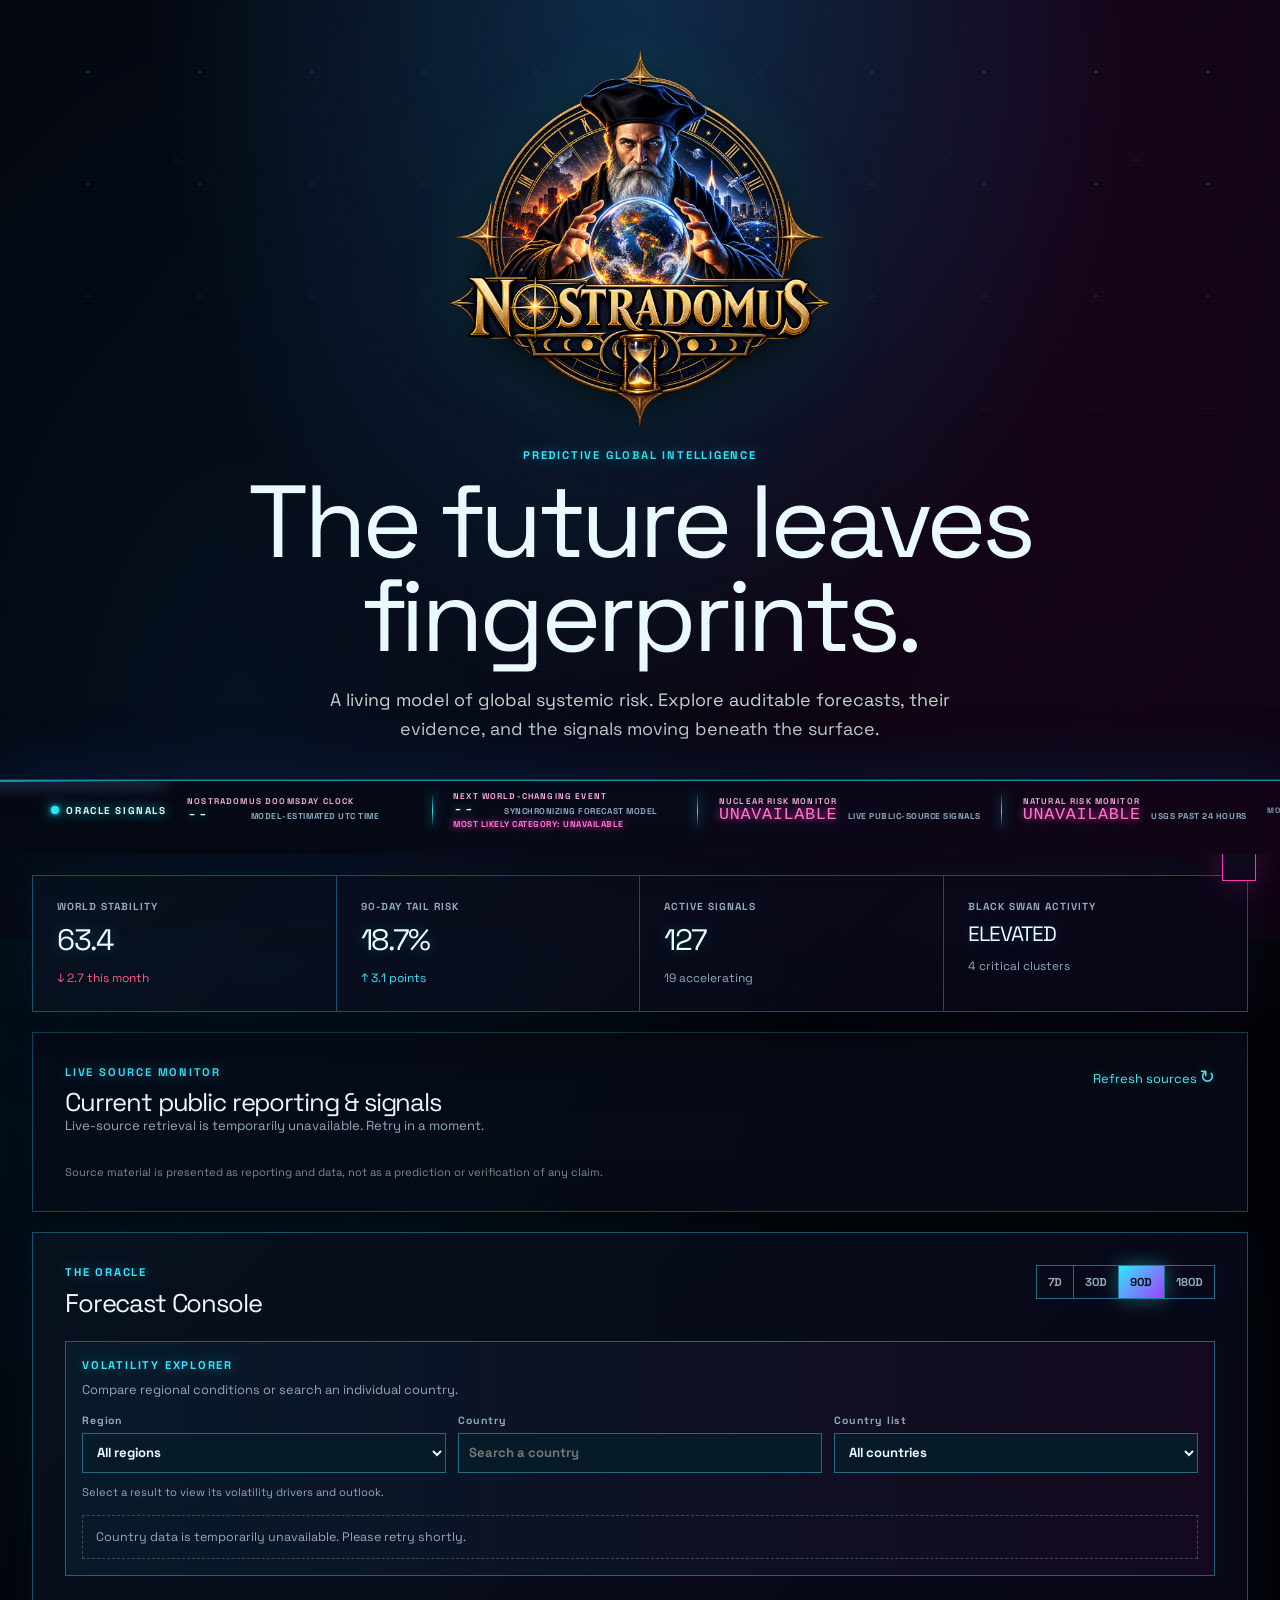
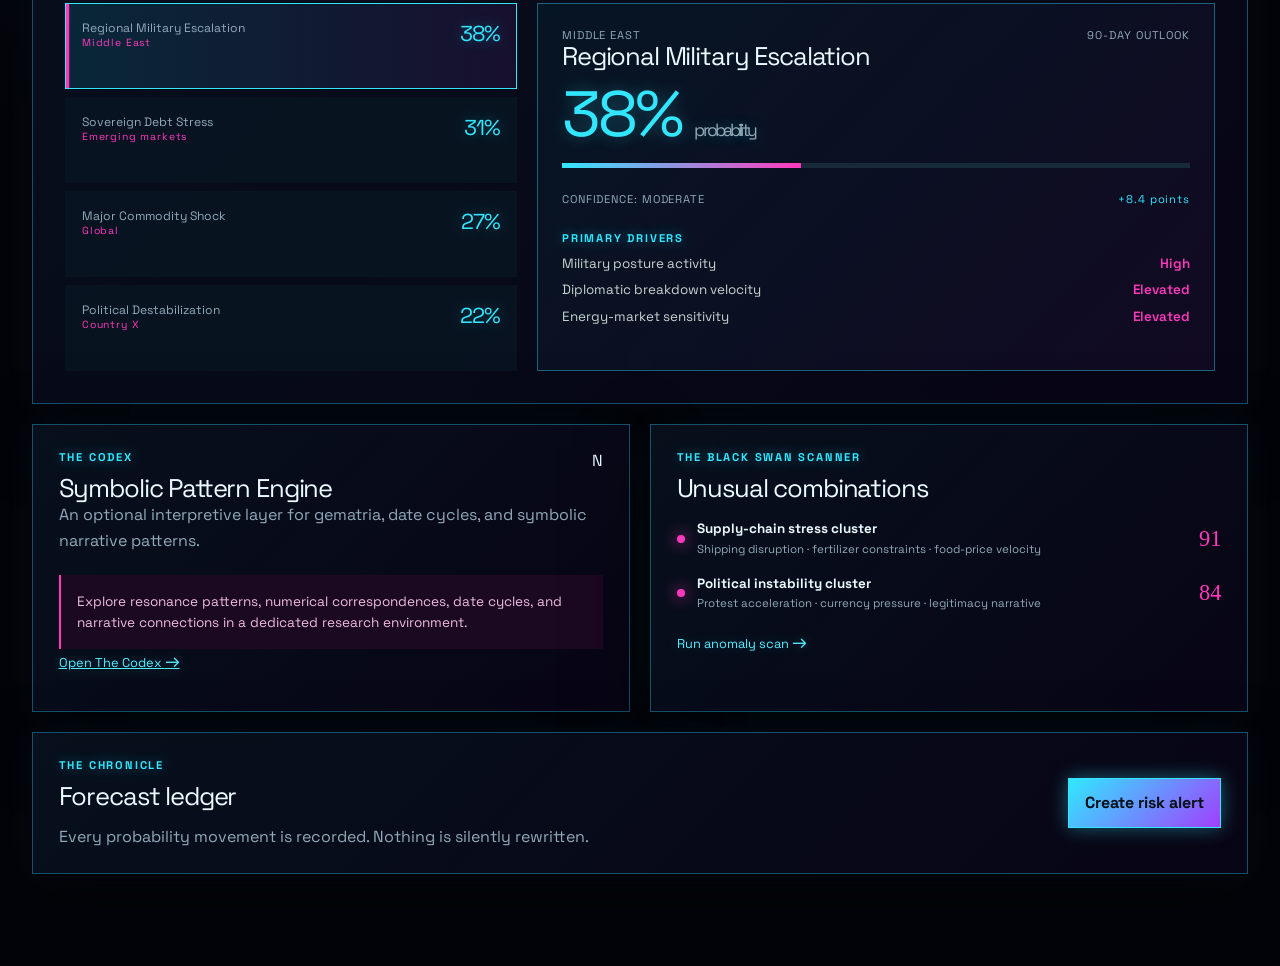
==== public/index.html @ 2989eb28 "Add event category and taskbar clearance" ====
<!doctype html>
<html lang="en">
<head>
  <meta charset="utf-8"><meta name="viewport" content="width=device-width, initial-scale=1">
  <meta name="description" content="NOSTRADOMUS — predictive global intelligence.">
  <link rel="preconnect" href="https://fonts.googleapis.com"><link rel="preconnect" href="https://fonts.gstatic.com" crossorigin><link href="https://fonts.googleapis.com/css2?family=Space+Grotesk:wght@400;500;600;700&display=swap" rel="stylesheet"><link rel="icon" type="image/png" href="assets/nostradomus-icon.png"><link rel="stylesheet" href="styles.css"><link rel="stylesheet" href="live.css">
  <title>NOSTRADOMUS — Predictive Global Intelligence</title>
</head>
<body>
  <div class="starfield" aria-hidden="true"></div>
  <header class="hero">
    <img class="brand" src="assets/nostradomus-logo.png" alt="Nostradomus">
    <p class="eyebrow">PREDICTIVE GLOBAL INTELLIGENCE</p><h1>The future leaves fingerprints.</h1>
    <p class="hero-copy">A living model of global systemic risk. Explore auditable forecasts, their evidence, and the signals moving beneath the surface.</p>
    <div class="demo-note"><span></span> LIVE PUBLIC-SOURCE INGESTION · FORECAST MODEL IN DEVELOPMENT</div>
  </header>
  <main>
    <section class="world-strip" aria-label="Global conditions">
      <article><span>WORLD STABILITY</span><strong>63.4</strong><em class="down">↓ 2.7 this month</em></article><article><span>90-DAY TAIL RISK</span><strong>18.7%</strong><em class="up">↑ 3.1 points</em></article><article><span>ACTIVE SIGNALS</span><strong>127</strong><em>19 accelerating</em></article><article><span>BLACK SWAN ACTIVITY</span><strong class="amber">ELEVATED</strong><em>4 critical clusters</em></article>
    </section>
    <section class="live-feed" aria-label="Live public-source intelligence"><div class="section-heading"><div><p class="eyebrow">LIVE SOURCE MONITOR</p><h2>Current public reporting &amp; signals</h2></div><button id="refresh-live" class="text-button">Refresh sources <span>↻</span></button></div><p id="live-state" class="live-state">Connecting to public sources…</p><div id="live-content" class="live-content"></div><p class="source-disclaimer">Source material is presented as reporting and data, not as a prediction or verification of any claim.</p></section>
    <section class="console" aria-label="Forecast console">
      <div class="section-heading"><div><p class="eyebrow">THE ORACLE</p><h2>Forecast Console</h2></div><div class="horizons" role="group" aria-label="Forecast horizon"><button data-horizon="7">7D</button><button data-horizon="30">30D</button><button class="active" data-horizon="90">90D</button><button data-horizon="180">180D</button></div></div>
      <div class="volatility-explorer">
        <div class="explorer-copy"><p class="eyebrow">VOLATILITY EXPLORER</p><p>Compare regional conditions or search an individual country.</p></div>
        <div class="explorer-controls">
          <label>Region<select id="region-filter" aria-label="Filter regional volatility"><option value="all">All regions</option><option>Middle East</option><option>Europe</option><option>Asia-Pacific</option><option>Africa</option><option>Americas</option><option>Oceania</option></select></label>
          <label>Country<input id="country-search" type="search" placeholder="Search a country" autocomplete="off" aria-describedby="country-search-help"></label>
          <label>Country list<select id="country-filter" aria-label="Select a country"><option value="all">All countries</option></select></label>
        </div>
        <p id="country-search-help" class="explorer-help">Select a result to view its volatility drivers and outlook.</p>
        <div id="volatility-results" class="volatility-results" aria-live="polite"></div>
      </div>
      <div class="console-grid"><div id="forecast-list" class="forecast-list" aria-label="Forecasts"></div><article id="forecast-detail" class="detail-panel" aria-live="polite"></article></div>
    </section>
    <section class="systems-grid">
      <article class="system-card codex-card"><div class="card-heading"><div><p class="eyebrow">THE CODEX</p><h2>Symbolic Pattern Engine</h2></div><span class="codex-mark">N</span></div><p>An optional interpretive layer for gematria, date cycles, and symbolic narrative patterns.</p><div class="codex-output muted">Explore resonance patterns, numerical correspondences, date cycles, and narrative connections in a dedicated research environment.</div><a class="text-button codex-link" href="codex.html">Open The Codex <span>→</span></a></article>
      <article class="system-card"><p class="eyebrow">THE BLACK SWAN SCANNER</p><h2>Unusual combinations</h2><div class="cluster"><i></i><div><strong>Supply-chain stress cluster</strong><span>Shipping disruption · fertilizer constraints · food-price velocity</span></div><b>91</b></div><div class="cluster"><i></i><div><strong>Political instability cluster</strong><span>Protest acceleration · currency pressure · legitimacy narrative</span></div><b>84</b></div><button class="text-button" id="scan-button">Run anomaly scan <span>→</span></button><p id="scan-message" class="status-line"></p></article>
    </section>
    <section class="ledger"><div><p class="eyebrow">THE CHRONICLE</p><h2>Forecast ledger</h2><p>Every probability movement is recorded. Nothing is silently rewritten.</p></div><button id="alert-button" class="primary-button">Create risk alert</button></section>
  </main>
  <aside class="doomsday-clock" aria-label="Nostradomus systemic risk clock">
    <div class="ticker-track">
    <div class="ticker-brand"><span class="ticker-pulse"></span><span>ORACLE SIGNALS</span></div>
    <section class="scenario-clock">
      <span>NOSTRADOMUS DOOMSDAY CLOCK</span>
      <strong id="terminal-countdown">--</strong>
      <small id="terminal-date">MODEL-ESTIMATED UTC TIME</small>
    </section>
    <i class="ticker-divider" aria-hidden="true"></i>
    <section class="scenario-clock next-event">
      <span>NEXT WORLD-CHANGING EVENT</span>
      <strong id="event-countdown">--</strong>
      <small id="event-date">SYNCHRONIZING FORECAST MODEL</small>
      <small id="event-type">MOST LIKELY CATEGORY: LOADING</small>
    </section>
    <i class="ticker-divider" aria-hidden="true"></i>
    <section class="scenario-clock risk-clock">
      <span>NUCLEAR RISK MONITOR</span>
      <strong id="nuclear-status">LOADING</strong>
      <small id="nuclear-detail">LIVE PUBLIC-SOURCE SIGNALS</small>
    </section>
    <i class="ticker-divider" aria-hidden="true"></i>
    <section class="scenario-clock risk-clock">
      <span>NATURAL RISK MONITOR</span>
      <strong id="natural-status">LOADING</strong>
      <small id="natural-detail">USGS PAST 24 HOURS</small>
    </section>
    <span class="clock-status">MODEL ESTIMATES · LIVE DATA RESPONSIVE</span>
    <i class="ticker-divider" aria-hidden="true"></i>
    <section class="scenario-clock risk-clock event-category-clock">
      <span>MOST LIKELY EVENT CATEGORY</span>
      <strong id="event-category">LOADING</strong>
      <small id="event-category-detail">LIVE SIGNAL CLASSIFICATION</small>
    </section>
    <i class="ticker-divider" aria-hidden="true"></i>
    <section class="scenario-clock risk-clock">
      <span>MOST LIKELY NATURAL RISK</span>
      <strong id="natural-risk">LOADING</strong>
      <small id="natural-risk-detail">USGS CURRENT SIGNALS</small>
    </section>
    <i class="ticker-divider" aria-hidden="true"></i>
    <section class="scenario-clock risk-clock military-leaders">
      <span>MILITARY SIGNAL LEADERS</span>
      <strong id="military-leaders">LOADING</strong>
      <small id="military-leaders-detail">BBC MENTIONS + VOLATILITY</small>
    </section>
    </div>
  </aside>
  <div id="toast" class="toast" role="status"></div><script src="app.js"></script><script src="explorer.js"></script><script src="doomsday.js"></script><script src="live-client.js"></script>
</body></html>
---- public/styles.css ----
:root{color-scheme:dark;--bg:#061010;--panel:rgba(13,31,31,.88);--line:#294746;--ink:#edf3ee;--muted:#9fb2ad;--mint:#67e0c3;--gold:#e7b75e;--danger:#f28976;font-family:Inter,ui-sans-serif,system-ui,sans-serif}*{box-sizing:border-box}body{margin:0;min-width:320px;color:var(--ink);background:var(--bg)}.starfield{position:fixed;inset:0;pointer-events:none;opacity:.38;background-image:radial-gradient(#c8e9dc 1px,transparent 1px),radial-gradient(#e7b75e 1px,transparent 1px);background-size:7rem 7rem,12rem 12rem;background-position:2rem 1rem,5rem 4rem;mask-image:linear-gradient(to bottom,#000,transparent 70%)}.hero{position:relative;z-index:1;min-height:46rem;padding:3rem 1.5rem 7rem;display:flex;flex-direction:column;align-items:center;text-align:center;background:radial-gradient(ellipse at 50% 0%,#1a4240 0%,transparent 52%)}.brand{width:min(24rem,75vw);height:auto;margin:0 auto 1rem;filter:drop-shadow(0 1rem 2rem #000a)}.eyebrow{color:var(--mint);font-size:.7rem;font-weight:800;letter-spacing:.16em;margin:0 0 .6rem}h1,h2,p{margin-top:0}h1{font:400 clamp(3.6rem,8vw,7rem)/.92 Georgia,serif;letter-spacing:-.06em;max-width:12ch;margin:.2rem 0 1.35rem}h2{font:400 clamp(1.35rem,2vw,1.9rem)/1.1 Georgia,serif;letter-spacing:-.03em;margin:0}.hero-copy{max-width:42rem;color:#c4d3cd;font-size:1.12rem;line-height:1.65}.demo-note{margin-top:2rem;padding:.55rem .8rem;border:1px solid #35524e;color:#aec0bb;font-size:.68rem;letter-spacing:.1em}.demo-note span{display:inline-block;width:.45rem;height:.45rem;margin-right:.4rem;border-radius:50%;background:var(--gold)}main{position:relative;z-index:1;width:min(76rem,calc(100% - 2rem));margin:-4rem auto 5rem}.world-strip,.console,.system-card,.ledger{border:1px solid var(--line);background:var(--panel);box-shadow:0 1.5rem 4rem #0005;backdrop-filter:blur(12px)}.world-strip{display:grid;grid-template-columns:repeat(4,1fr)}.world-strip article{padding:1.5rem;border-right:1px solid var(--line)}.world-strip article:last-child{border:0}.world-strip span{display:block;color:var(--muted);font-size:.64rem;font-weight:800;letter-spacing:.1em}.world-strip strong{display:block;margin:.45rem 0;font:400 1.85rem Georgia,serif}.world-strip em{color:var(--muted);font-size:.75rem;font-style:normal}.up{color:var(--mint)!important}.down{color:var(--danger)!important}.amber{color:var(--gold);font-size:1.3rem!important;letter-spacing:.06em}.console{margin-top:1.25rem;padding:clamp(1.25rem,3vw,2rem)}.section-heading,.card-heading{display:flex;justify-content:space-between;gap:1rem;align-items:flex-start}.horizons{display:flex;border:1px solid var(--line)}button{font:inherit;cursor:pointer}.horizons button{border:0;border-right:1px solid var(--line);padding:.55rem .7rem;color:var(--muted);background:transparent;font-size:.72rem;font-weight:700}.horizons button:last-child{border:0}.horizons button.active{color:#061010;background:var(--mint)}.console-grid{display:grid;grid-template-columns:minmax(16rem,.8fr) minmax(20rem,1.2fr);gap:1.25rem;margin-top:1.7rem}.forecast-list{display:grid;gap:.5rem}.forecast{display:grid;grid-template-columns:1fr auto;gap:.5rem;text-align:left;padding:1rem;border:1px solid transparent;color:var(--ink);background:#102122;transition:.2s}.forecast:hover,.forecast.active{border-color:var(--mint);background:#142a2a}.forecast span{color:var(--muted);font-size:.76rem}.forecast b{color:var(--mint);font:400 1.35rem Georgia,serif}.forecast small{display:block;color:var(--gold);font-size:.65rem;letter-spacing:.08em}.detail-panel{min-height:23rem;padding:1.5rem;border:1px solid var(--line);background:#091717}.detail-label{display:flex;justify-content:space-between;color:var(--muted);font-size:.7rem;letter-spacing:.08em}.detail-score{font:400 4rem/.9 Georgia,serif;color:var(--mint);margin:1rem 0}.detail-score small{color:var(--muted);font:inherit;font-size:1.1rem}.meter{height:.35rem;background:#203a38;margin:1.2rem 0 1.5rem}.meter i{display:block;height:100%;background:linear-gradient(90deg,var(--mint),var(--gold))}.drivers{display:grid;gap:.6rem}.driver{display:flex;justify-content:space-between;gap:1rem;color:#c5d4cf;font-size:.84rem}.driver b{color:var(--gold);font-weight:600}.systems-grid{display:grid;grid-template-columns:1fr 1fr;gap:1.25rem;margin-top:1.25rem}.system-card{padding:1.6rem;min-height:18rem}.system-card>p:not(.eyebrow){color:var(--muted);line-height:1.6}.switch input{position:absolute;opacity:0}.switch span{display:block;width:2.7rem;height:1.45rem;padding:.2rem;border-radius:1rem;background:#304543;transition:.2s}.switch span:after{content:"";display:block;width:1.05rem;height:1.05rem;border-radius:50%;background:#c4d3cf;transition:.2s}.switch input:checked+span{background:var(--gold)}.switch input:checked+span:after{transform:translateX(1.25rem);background:#fff8df}.codex-output{margin-top:1.35rem;padding:1rem;border-left:2px solid var(--gold);background:#16170f;color:#d6c59d;font-size:.85rem;line-height:1.55}.muted{color:var(--muted);background:#101d1c;border-color:#344744}.cluster{display:grid;grid-template-columns:.55rem 1fr auto;gap:.7rem;align-items:center;margin:1.15rem 0}.cluster i{width:.5rem;height:.5rem;background:var(--gold);border-radius:50%;box-shadow:0 0 .8rem var(--gold)}.cluster strong,.cluster span{display:block}.cluster strong{font-size:.84rem}.cluster span{margin-top:.2rem;color:var(--muted);font-size:.72rem;line-height:1.4}.cluster b{color:var(--gold);font:400 1.4rem Georgia,serif}.text-button{padding:0;border:0;color:var(--mint);background:transparent;font-size:.8rem}.text-button span{font-size:1.15rem}.status-line{margin:.7rem 0 0;color:var(--mint);font-size:.75rem}.ledger{display:flex;justify-content:space-between;align-items:center;gap:2rem;margin-top:1.25rem;padding:1.6rem}.ledger p:last-child{margin:1rem 0 0;color:var(--muted)}.primary-button{padding:.85rem 1rem;border:1px solid var(--mint);color:#061010;background:var(--mint);font-weight:800;white-space:nowrap}.toast{position:fixed;z-index:4;right:1.5rem;bottom:1.5rem;transform:translateY(150%);padding:1rem;border:1px solid var(--mint);background:#0b1f1d;color:var(--mint);transition:.3s}.toast.show{transform:translateY(0)}@media(max-width:700px){.hero{min-height:39rem;padding-bottom:6rem}.world-strip{grid-template-columns:1fr 1fr}.world-strip article:nth-child(2){border-right:0}.world-strip article:nth-child(-n+2){border-bottom:1px solid var(--line)}.console-grid,.systems-grid{grid-template-columns:1fr}.ledger{align-items:flex-start;flex-direction:column}.brand{width:min(20rem,80vw)}}
.volatility-explorer{margin-top:1.5rem;padding:1rem;border:1px solid var(--line);background:#0b1c1c}.explorer-copy p:last-child{margin:0;color:var(--muted);font-size:.8rem}.explorer-controls{display:grid;grid-template-columns:1fr 1fr;gap:.75rem;margin-top:1rem}.explorer-controls label{display:grid;gap:.35rem;color:var(--muted);font-size:.66rem;font-weight:800;letter-spacing:.08em}.explorer-controls select,.explorer-controls input{width:100%;min-height:2.5rem;padding:.55rem .65rem;border:1px solid #35524e;border-radius:0;color:var(--ink);background:#102322;font:inherit;font-size:.82rem;outline:none}.explorer-controls select:focus,.explorer-controls input:focus{border-color:var(--mint);box-shadow:0 0 0 2px #67e0c322}.explorer-help{margin:.75rem 0 0;color:var(--muted);font-size:.7rem}.volatility-results{display:grid;grid-template-columns:repeat(3,1fr);gap:.55rem;margin-top:1rem}.volatility-result{display:grid;grid-template-columns:1fr auto;gap:.35rem;align-items:center;padding:.75rem;border:1px solid #244341;color:var(--ink);background:#102322;text-align:left}.volatility-result:hover,.volatility-result:focus-visible{border-color:var(--mint);background:#142a2a;outline:0}.volatility-result span{color:var(--muted);font-size:.7rem}.volatility-result small{display:block;margin-top:.12rem;color:var(--gold);font-size:.6rem;letter-spacing:.06em}.volatility-result b{color:var(--mint);font:400 1.2rem Georgia,serif}.volatility-empty{grid-column:1/-1;margin:0;padding:.8rem;color:var(--muted);font-size:.78rem;border:1px dashed #35524e}@media(max-width:700px){.explorer-controls,.volatility-results{grid-template-columns:1fr}}
.doomsday-clock{position:fixed;z-index:5;right:0;bottom:0;left:0;display:flex;align-items:center;gap:clamp(.75rem,2.5vw,2.5rem);min-height:4.65rem;padding:.65rem clamp(1rem,4vw,4.5rem);overflow:hidden;border-top:1px solid #23eaff99;background:linear-gradient(90deg,rgba(3,8,18,.98),rgba(7,10,24,.96) 48%,rgba(18,3,22,.98));box-shadow:0 -1px 0 #ff1bbd66,0 -1.1rem 3rem #091b3a99;backdrop-filter:blur(16px)}.doomsday-clock:before{content:"";position:absolute;top:-1px;left:-25%;width:38%;height:2px;background:linear-gradient(90deg,transparent,#23eaff,#ff1bbd,transparent);box-shadow:0 0 1rem #23eaff,0 0 1.5rem #ff1bbd;animation:ticker-scan 5s linear infinite}.ticker-brand{position:relative;z-index:1;display:flex;align-items:center;gap:.45rem;min-width:max-content;color:#dcfaff;font-size:.62rem;font-weight:900;letter-spacing:.16em;text-shadow:0 0 .7rem #23eaff}.ticker-pulse{width:.5rem;height:.5rem;border-radius:50%;background:#23eaff;box-shadow:0 0 .25rem #23eaff,0 0 .85rem #23eaff;animation:ticker-pulse 1.5s ease-in-out infinite}.scenario-clock{position:relative;z-index:1;display:grid;grid-template-columns:auto auto;column-gap:.65rem;align-items:baseline;min-width:15.5rem}.scenario-clock>span{grid-column:1/-1;color:#f4a8dc;font-size:.52rem;font-weight:900;letter-spacing:.14em}.scenario-clock strong{color:#ecfaff;font:400 1.05rem/1.1 ui-monospace,SFMono-Regular,Consolas,monospace;letter-spacing:.04em;text-shadow:0 0 .55rem #23eaff}.scenario-clock small{color:#89a9c3;font-size:.53rem;font-weight:700;letter-spacing:.06em}.ticker-divider{width:1px;height:2.2rem;background:linear-gradient(transparent,#23eaff,transparent);box-shadow:0 0 .65rem #23eaff}.clock-status{position:relative;z-index:1;margin-left:auto;color:#8095b6;font-size:.49rem;font-weight:800;letter-spacing:.1em;white-space:nowrap}@keyframes ticker-scan{from{transform:translateX(0)}to{transform:translateX(360vw)}}@keyframes ticker-pulse{50%{opacity:.38;box-shadow:0 0 .1rem #23eaff,0 0 .3rem #23eaff}}@media(max-width:760px){.doomsday-clock{gap:.8rem;min-height:5.1rem;padding:.55rem .85rem}.ticker-brand{display:none}.scenario-clock{min-width:0;flex:1;grid-template-columns:1fr}.scenario-clock small{font-size:.45rem}.ticker-divider{height:2.8rem}.clock-status{display:none}.toast{right:.7rem;bottom:6.3rem}}@media(max-width:430px){.scenario-clock strong{font-size:.85rem}.scenario-clock>span{font-size:.43rem}.scenario-clock small{font-size:.4rem}}
:root{--bg:#03040a;--panel:rgba(8,13,25,.82);--line:#164962;--ink:#eaf9ff;--muted:#91a9b9;--mint:#32e6ff;--gold:#ff39bd;--danger:#ff5b86}body{background:radial-gradient(ellipse at 82% 4%,#3c073b66,transparent 30rem),radial-gradient(ellipse at 18% 28%,#003c6266,transparent 38rem),var(--bg)}body:after{content:"";position:fixed;z-index:0;inset:0;pointer-events:none;background:repeating-linear-gradient(0deg,transparent 0 3px,#36e9ff05 3px 4px);mix-blend-mode:screen}.starfield{opacity:.56;background-image:radial-gradient(#7befff 1px,transparent 1px),radial-gradient(#ff39bd 1px,transparent 1px)}.hero{background:radial-gradient(ellipse at 50% 0%,#123b5fbb,transparent 54%),linear-gradient(120deg,#02040a88,#24032355)}.brand{filter:drop-shadow(0 .7rem 1.8rem #000) drop-shadow(0 0 1.5rem #36e9ff33)}.eyebrow{color:var(--mint);text-shadow:0 0 .8rem #32e6ff77}.demo-note{border-color:#287b98;background:#071724aa;color:#add8e6;box-shadow:inset 0 0 1rem #32e6ff0d}.world-strip,.console,.system-card,.ledger,.live-feed{border-color:#15516b;background:linear-gradient(135deg,rgba(8,18,31,.88),rgba(10,6,25,.8));box-shadow:0 1.5rem 4rem #0008,0 0 2rem #18d9ff10}.world-strip article{border-color:#15516b}.world-strip strong{color:#e9fbff;text-shadow:0 0 1rem #32e6ff44}.horizons{border-color:#1d6d88}.horizons button{border-color:#1d6d88}.horizons button.active,.primary-button{background:linear-gradient(135deg,#30e8ff,#a13fff);box-shadow:0 0 1.2rem #32e6ff66;color:#061019}.forecast{background:#091724bb}.forecast:hover,.forecast.active{border-color:#32e6ff;background:linear-gradient(90deg,#092739,#17102e);box-shadow:inset .2rem 0 #ff39bd}.forecast small,.driver b,.cluster b{color:var(--gold)}.detail-panel,.signal-box{border-color:#1a627d;background:linear-gradient(135deg,#061624ee,#120a23e8)}.detail-score,.forecast b{color:var(--mint);text-shadow:0 0 1rem #32e6ff55}.meter{background:#172a3a}.meter i,.bars i{background:linear-gradient(90deg,#32e6ff,#ff39bd)}.text-button{color:#56edff;text-shadow:0 0 .7rem #32e6ff55}.text-button:hover{color:#ff70d0}.cluster i{background:#ff39bd;box-shadow:0 0 .9rem #ff39bd}.codex-output{border-color:#ff39bd;background:#1b0821;color:#efbce1}.live-feed{background:linear-gradient(135deg,rgba(8,18,31,.88),rgba(23,5,32,.8))}.headline:hover{color:#ff70d0}.headline span,.source-row a:hover{color:#ff70d0}.source-row a{border-color:#215d75;background:#081724aa}.volatility-explorer{border-color:#1b637f;background:linear-gradient(90deg,#071a29,#14091f)}.explorer-controls select,.explorer-controls input{border-color:#246a84;background:#071a27}.explorer-controls select:focus,.explorer-controls input:focus{border-color:#ff39bd;box-shadow:0 0 0 2px #ff39bd33}.volatility-result{border-color:#19546c;background:#081925}.volatility-result:hover,.volatility-result:focus-visible{border-color:#ff39bd;background:linear-gradient(90deg,#08263a,#21092a)}.volatility-result b{color:#4de9ff}.toast{border-color:#ff39bd;background:#11081c;color:#76efff;box-shadow:0 0 2rem #ff39bd44}.ledger{margin-bottom:5.75rem}@media(max-width:760px){.ledger{margin-bottom:6.25rem}}
.clock-status a{color:#8095b6;text-decoration:none}.clock-status a:hover{color:#ff67cd;text-shadow:0 0 .6rem #ff39bd}
:root{font-family:"Space Grotesk",Inter,ui-sans-serif,system-ui,sans-serif}h1,h2,.detail-score,.world-strip strong,.forecast b,.volatility-result b{font-family:"Space Grotesk",Inter,ui-sans-serif,system-ui,sans-serif;letter-spacing:-.045em}.explorer-controls{grid-template-columns:repeat(3,1fr)}@media(max-width:700px){.explorer-controls{grid-template-columns:1fr}}
.explorer-help a{color:#61efff}.detail-unavailable{margin-top:1.5rem;color:var(--muted);line-height:1.6}
.doomsday-clock{gap:clamp(.65rem,1.4vw,1.6rem)}.scenario-clock{min-width:12rem}.risk-clock strong{color:#ff75cf;text-shadow:0 0 .55rem #ff39bd}@media(max-width:760px){.doomsday-clock{display:grid;grid-template-columns:1fr 1fr}.scenario-clock{grid-column:auto;min-width:0}.ticker-divider{display:none}.risk-clock{display:grid}.clock-status{display:none}}
.doomsday-clock{display:block;padding:.65rem 0;white-space:nowrap}.ticker-track{display:flex;align-items:center;gap:clamp(.8rem,1.6vw,1.8rem);width:max-content;min-width:100%;padding:0 clamp(1rem,4vw,4.5rem);animation:ticker-drift 72s linear infinite alternate}.ticker-track:hover{animation-play-state:paused}.ticker-track .scenario-clock{flex:none;min-width:14rem}.ticker-track .clock-status{flex:none;margin-left:0}.military-leaders{min-width:19rem!important}.event-category-clock{min-width:18rem!important}@keyframes ticker-drift{from{transform:translateX(0)}to{transform:translateX(calc(-100% + 100vw))}}@media(prefers-reduced-motion:reduce){.ticker-track{animation:none}}@media(max-width:760px){.doomsday-clock{display:block;min-height:4.8rem;padding:.55rem 0}.ticker-track{display:flex;grid-template-columns:none;gap:1rem;padding:0 .85rem;animation-duration:58s}.ticker-track .ticker-brand{display:flex}.ticker-track .scenario-clock{display:grid;min-width:12rem;flex:none}.ticker-track .ticker-divider{display:block}.ticker-track .clock-status{display:block}}
:root{--windows-taskbar-clearance:46px}.doomsday-clock{bottom:var(--windows-taskbar-clearance)}.toast{bottom:calc(var(--windows-taskbar-clearance) + 1.5rem)}.next-event #event-type{grid-column:1/-1;color:#ff75cf;text-shadow:0 0 .5rem #ff39bd}@media(max-width:760px){:root{--windows-taskbar-clearance:0px}.next-event #event-type{font-size:.42rem}}
---- public/live.css ----
.live-feed{margin-top:1.25rem;padding:clamp(1.25rem,3vw,2rem);border:1px solid var(--line);background:var(--panel);box-shadow:0 1.5rem 4rem #0005}.live-state{color:var(--muted);font-size:.82rem}.live-content{display:grid;grid-template-columns:1.25fr .75fr;gap:1.25rem}.headline-list{display:grid;gap:.55rem}.headline{display:block;padding:.85rem 0;border-bottom:1px solid var(--line);color:#d7e2de;text-decoration:none}.headline:hover{color:var(--mint)}.headline span{display:block;margin-bottom:.3rem;color:var(--gold);font-size:.63rem;letter-spacing:.08em}.signal-box{padding:1rem;border:1px solid var(--line);background:#091717}.signal-box h3{margin:.35rem 0;font:400 1.4rem Georgia,serif}.signal-box p{color:var(--muted);font-size:.82rem;line-height:1.5}.signal-box ul{padding-left:1rem;color:#c9d4d0;font-size:.78rem;line-height:1.6}.source-row{display:flex;flex-wrap:wrap;gap:.5rem;margin-top:1rem}.source-row a{padding:.35rem .45rem;border:1px solid #34504d;color:#a9c3bc;font-size:.65rem;text-decoration:none}.source-row a:hover{color:var(--mint);border-color:var(--mint)}.source-disclaimer{margin:1.15rem 0 0;color:#78908a;font-size:.7rem}@media(max-width:700px){.live-content{grid-template-columns:1fr}}
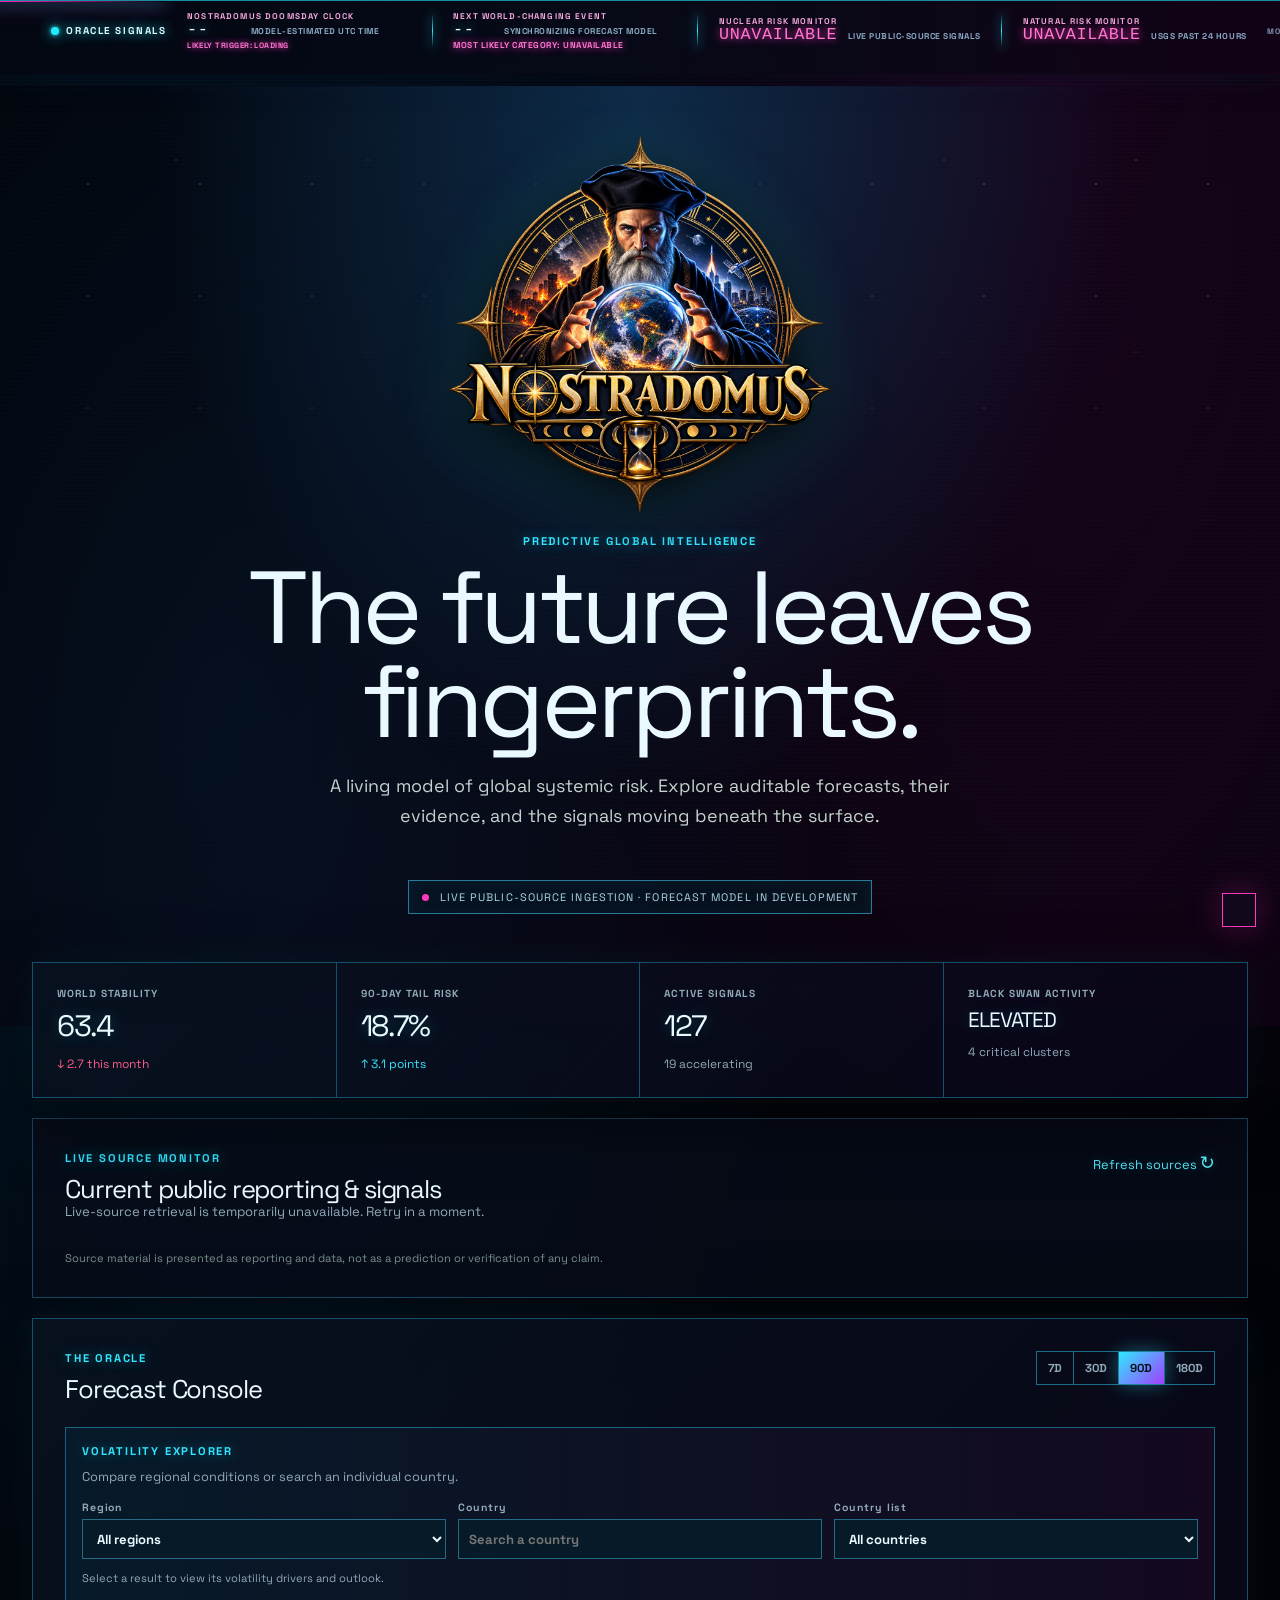
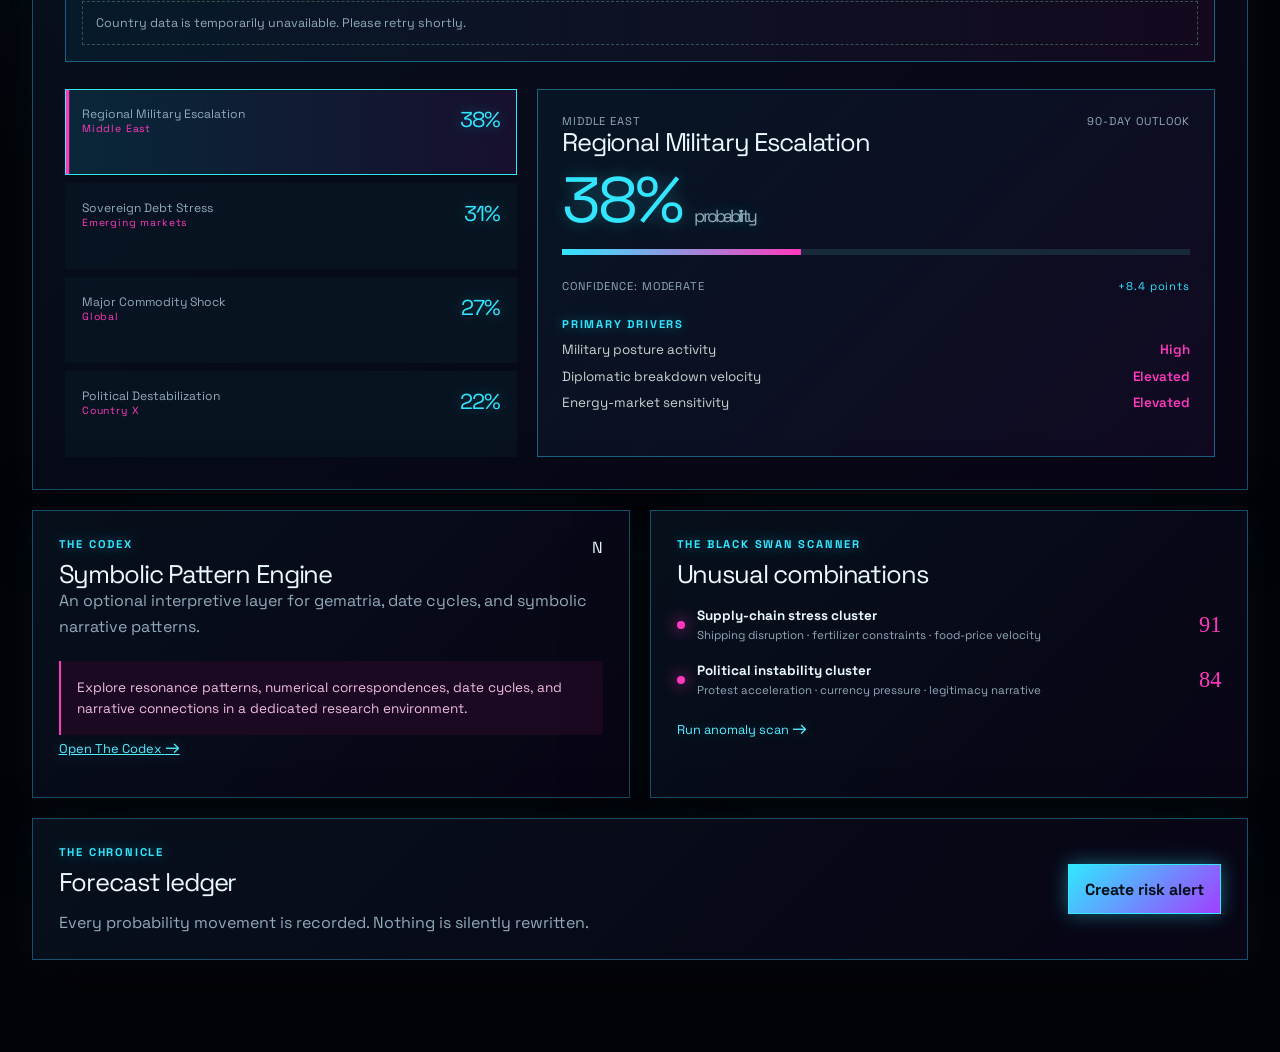
==== commit 173da0fb: "Clarify ticker triggers and signal availability" ====
--- a/public/index.html
+++ b/public/index.html
@@ -46,6 +46,7 @@
       <span>NOSTRADOMUS DOOMSDAY CLOCK</span>
       <strong id="terminal-countdown">--</strong>
       <small id="terminal-date">MODEL-ESTIMATED UTC TIME</small>
+      <small id="terminal-trigger">LIKELY TRIGGER: LOADING</small>
     </section>
     <i class="ticker-divider" aria-hidden="true"></i>
     <section class="scenario-clock next-event">
@@ -78,9 +79,10 @@
       <span>MOST LIKELY NATURAL RISK</span>
       <strong id="natural-risk">LOADING</strong>
       <small id="natural-risk-detail">USGS CURRENT SIGNALS</small>
+      <small id="natural-forecast">FORECAST DATE: NOT AVAILABLE</small>
     </section>
-    <i class="ticker-divider" aria-hidden="true"></i>
-    <section class="scenario-clock risk-clock military-leaders">
+    <i id="military-leaders-divider" class="ticker-divider" aria-hidden="true"></i>
+    <section id="military-leaders-panel" class="scenario-clock risk-clock military-leaders">
       <span>MILITARY SIGNAL LEADERS</span>
       <strong id="military-leaders">LOADING</strong>
       <small id="military-leaders-detail">BBC MENTIONS + VOLATILITY</small>
--- a/public/styles.css
+++ b/public/styles.css
@@ -7,4 +7,5 @@
 .explorer-help a{color:#61efff}.detail-unavailable{margin-top:1.5rem;color:var(--muted);line-height:1.6}
 .doomsday-clock{gap:clamp(.65rem,1.4vw,1.6rem)}.scenario-clock{min-width:12rem}.risk-clock strong{color:#ff75cf;text-shadow:0 0 .55rem #ff39bd}@media(max-width:760px){.doomsday-clock{display:grid;grid-template-columns:1fr 1fr}.scenario-clock{grid-column:auto;min-width:0}.ticker-divider{display:none}.risk-clock{display:grid}.clock-status{display:none}}
 .doomsday-clock{display:block;padding:.65rem 0;white-space:nowrap}.ticker-track{display:flex;align-items:center;gap:clamp(.8rem,1.6vw,1.8rem);width:max-content;min-width:100%;padding:0 clamp(1rem,4vw,4.5rem);animation:ticker-drift 72s linear infinite alternate}.ticker-track:hover{animation-play-state:paused}.ticker-track .scenario-clock{flex:none;min-width:14rem}.ticker-track .clock-status{flex:none;margin-left:0}.military-leaders{min-width:19rem!important}.event-category-clock{min-width:18rem!important}@keyframes ticker-drift{from{transform:translateX(0)}to{transform:translateX(calc(-100% + 100vw))}}@media(prefers-reduced-motion:reduce){.ticker-track{animation:none}}@media(max-width:760px){.doomsday-clock{display:block;min-height:4.8rem;padding:.55rem 0}.ticker-track{display:flex;grid-template-columns:none;gap:1rem;padding:0 .85rem;animation-duration:58s}.ticker-track .ticker-brand{display:flex}.ticker-track .scenario-clock{display:grid;min-width:12rem;flex:none}.ticker-track .ticker-divider{display:block}.ticker-track .clock-status{display:block}}
-:root{--windows-taskbar-clearance:46px}.doomsday-clock{bottom:var(--windows-taskbar-clearance)}.toast{bottom:calc(var(--windows-taskbar-clearance) + 1.5rem)}.next-event #event-type{grid-column:1/-1;color:#ff75cf;text-shadow:0 0 .5rem #ff39bd}@media(max-width:760px){:root{--windows-taskbar-clearance:0px}.next-event #event-type{font-size:.42rem}}
+:root{--windows-taskbar-clearance:0px}body{padding-top:5.4rem}.doomsday-clock{top:0;bottom:auto}.toast{bottom:1.5rem}.next-event #event-type{grid-column:1/-1;color:#ff75cf;text-shadow:0 0 .5rem #ff39bd}@media(max-width:760px){body{padding-top:5rem}.next-event #event-type{font-size:.42rem}}
+.scenario-clock #terminal-trigger,.scenario-clock #natural-forecast{grid-column:1/-1;color:#ff75cf;font-size:.48rem;text-shadow:0 0 .45rem #ff39bd}@media(max-width:760px){.scenario-clock #terminal-trigger,.scenario-clock #natural-forecast{font-size:.4rem}}
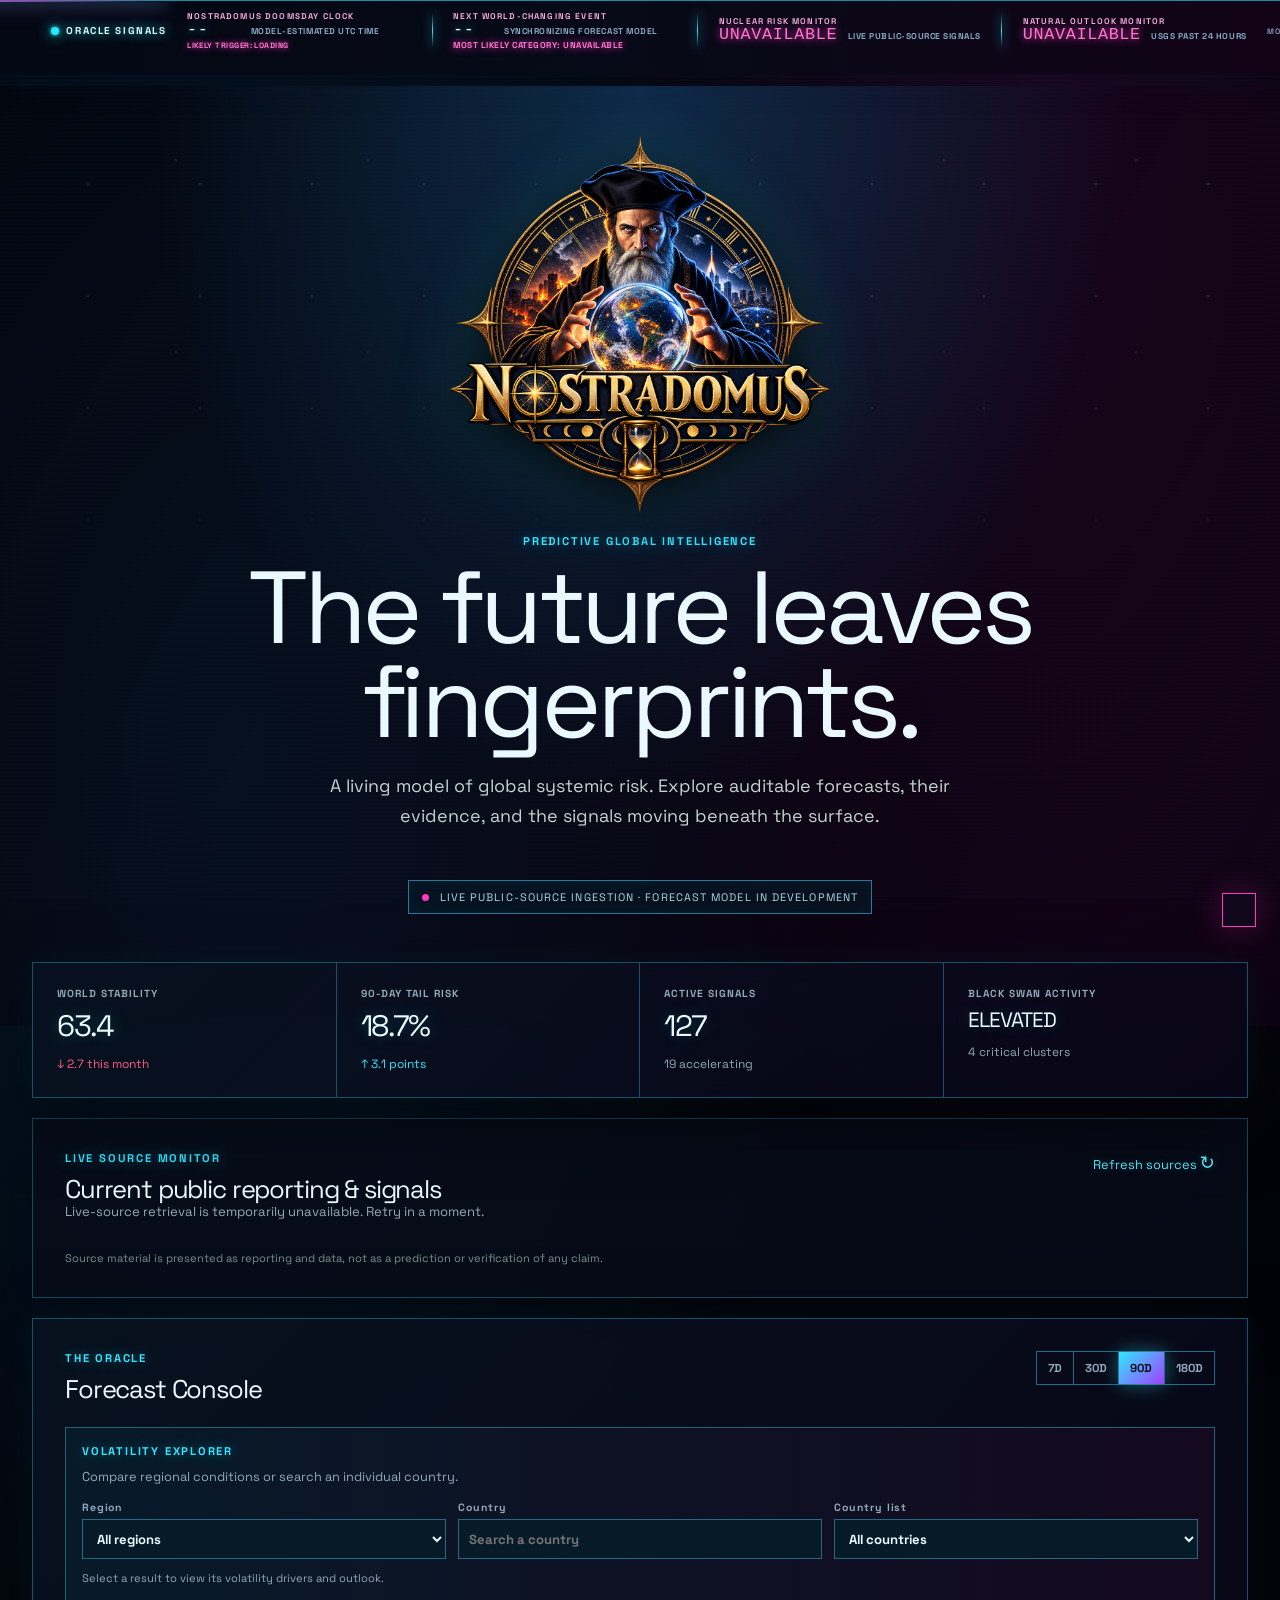
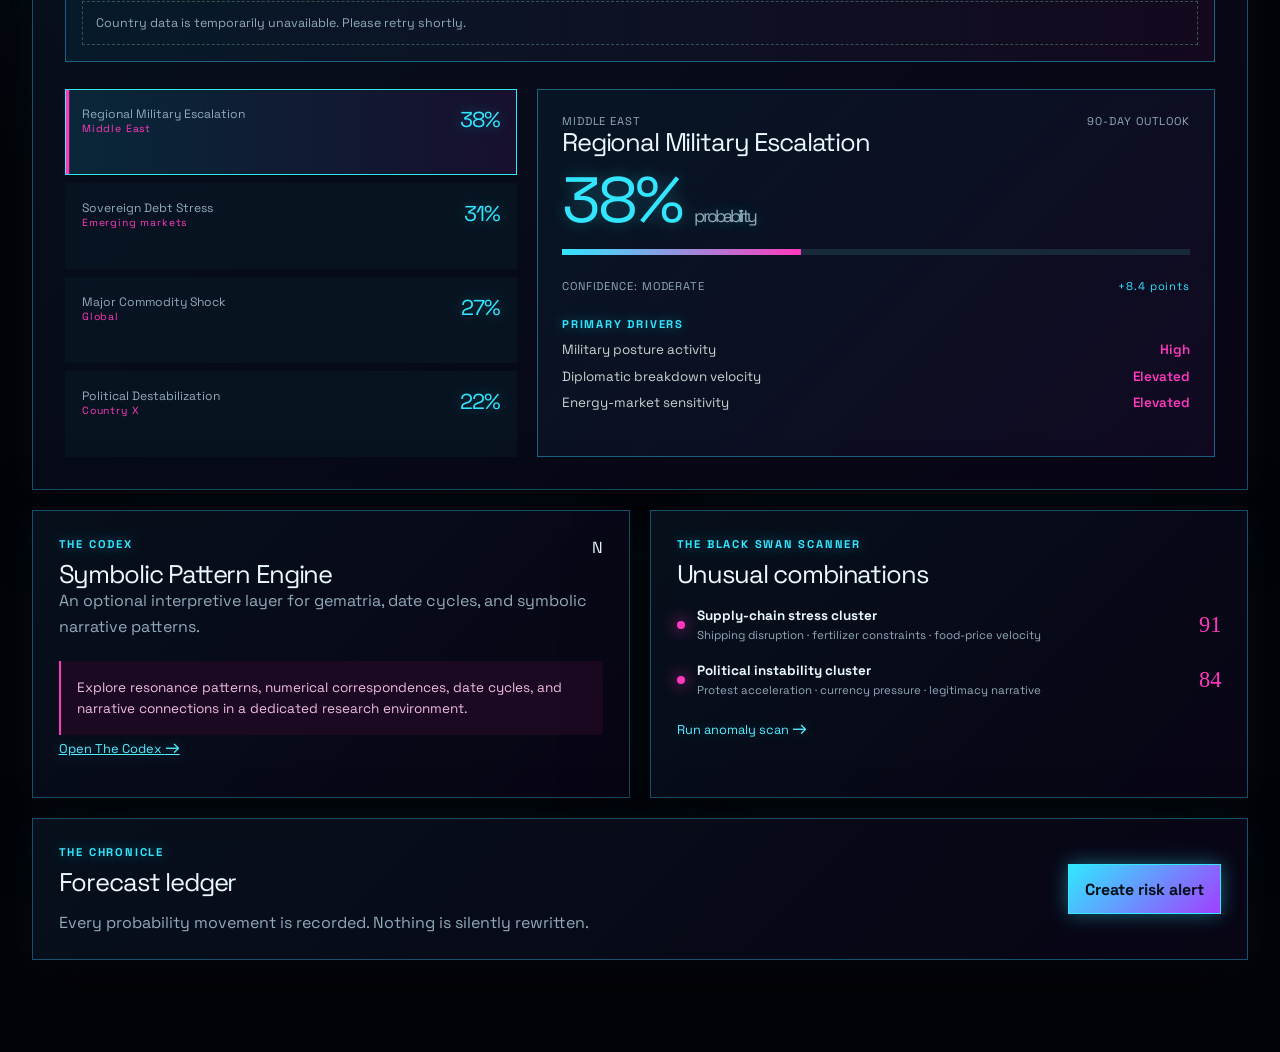
==== commit 21d489fa: "Restore forward-looking event outlooks" ====
--- a/public/index.html
+++ b/public/index.html
@@ -63,7 +63,7 @@
     </section>
     <i class="ticker-divider" aria-hidden="true"></i>
     <section class="scenario-clock risk-clock">
-      <span>NATURAL RISK MONITOR</span>
+      <span>NATURAL OUTLOOK MONITOR</span>
       <strong id="natural-status">LOADING</strong>
       <small id="natural-detail">USGS PAST 24 HOURS</small>
     </section>
@@ -76,7 +76,7 @@
     </section>
     <i class="ticker-divider" aria-hidden="true"></i>
     <section class="scenario-clock risk-clock">
-      <span>MOST LIKELY NATURAL RISK</span>
+      <span>MOST LIKELY NATURAL OUTLOOK</span>
       <strong id="natural-risk">LOADING</strong>
       <small id="natural-risk-detail">USGS CURRENT SIGNALS</small>
       <small id="natural-forecast">FORECAST DATE: NOT AVAILABLE</small>
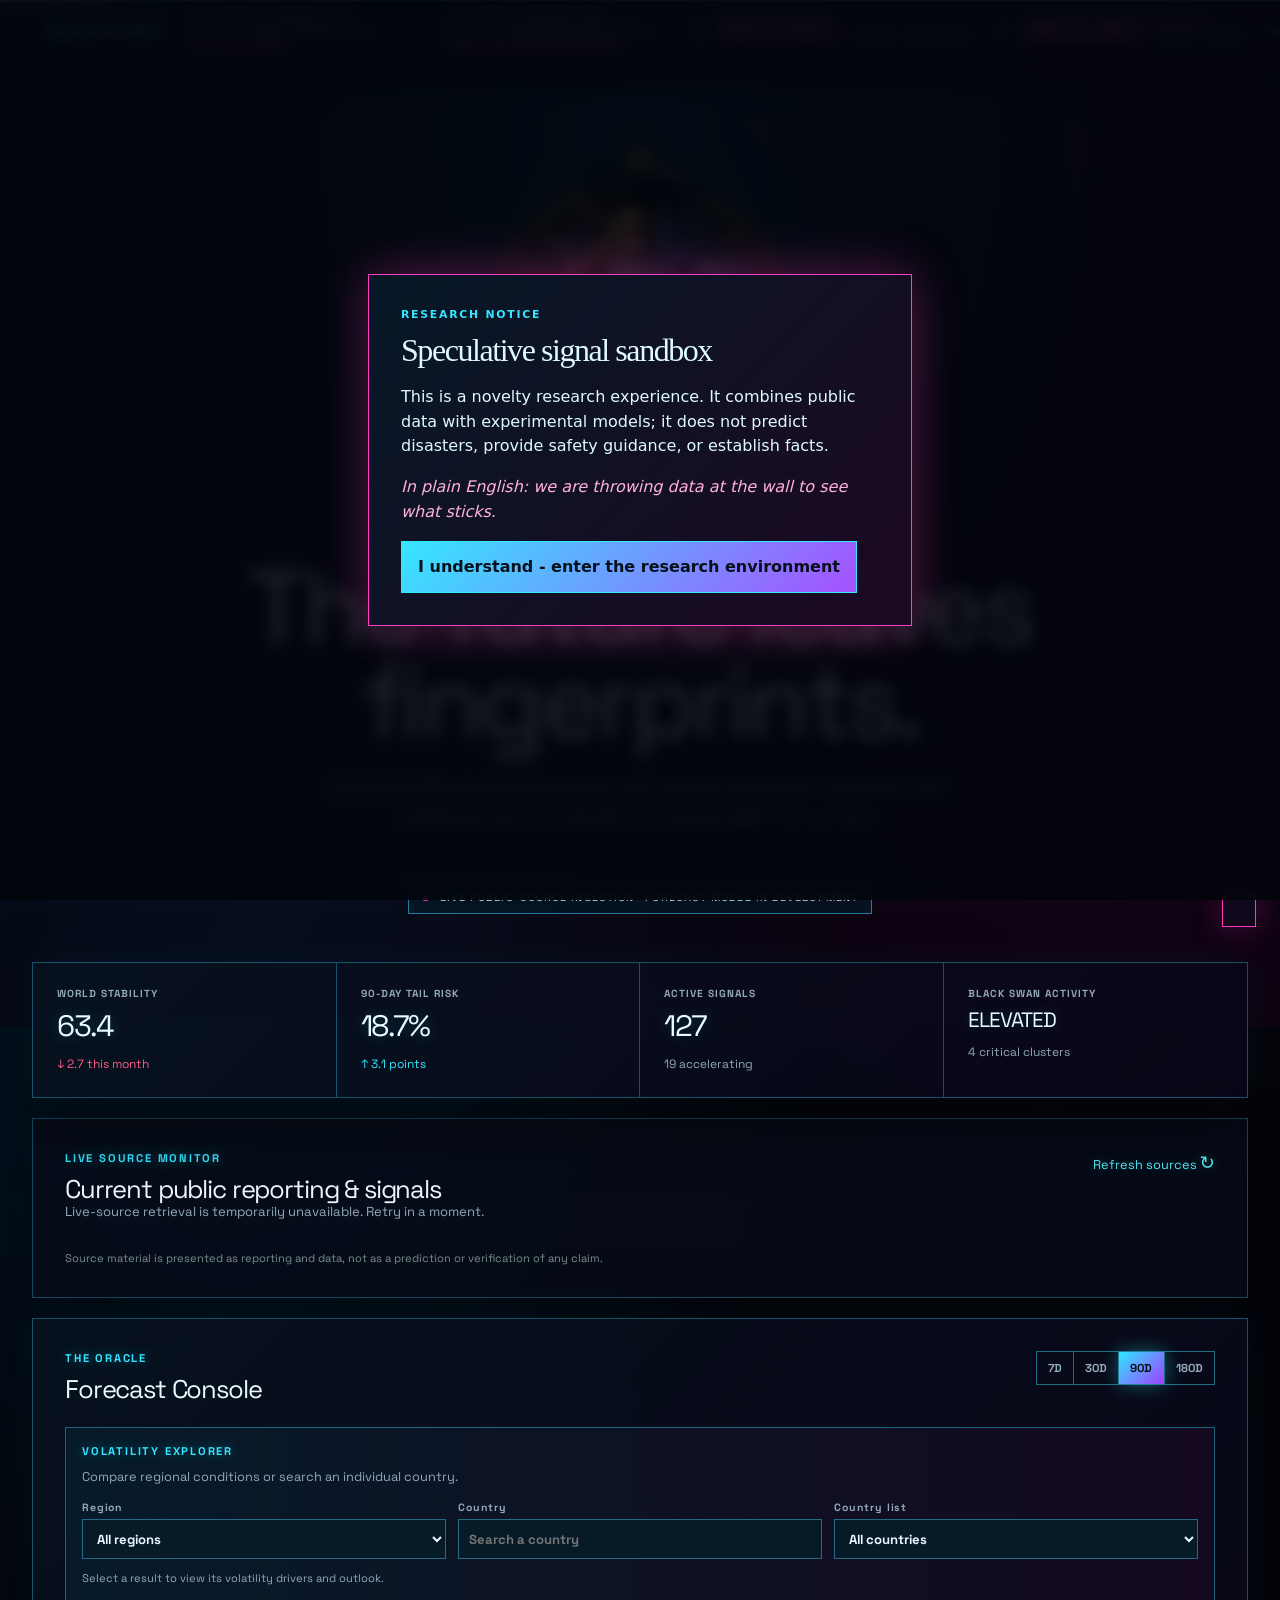
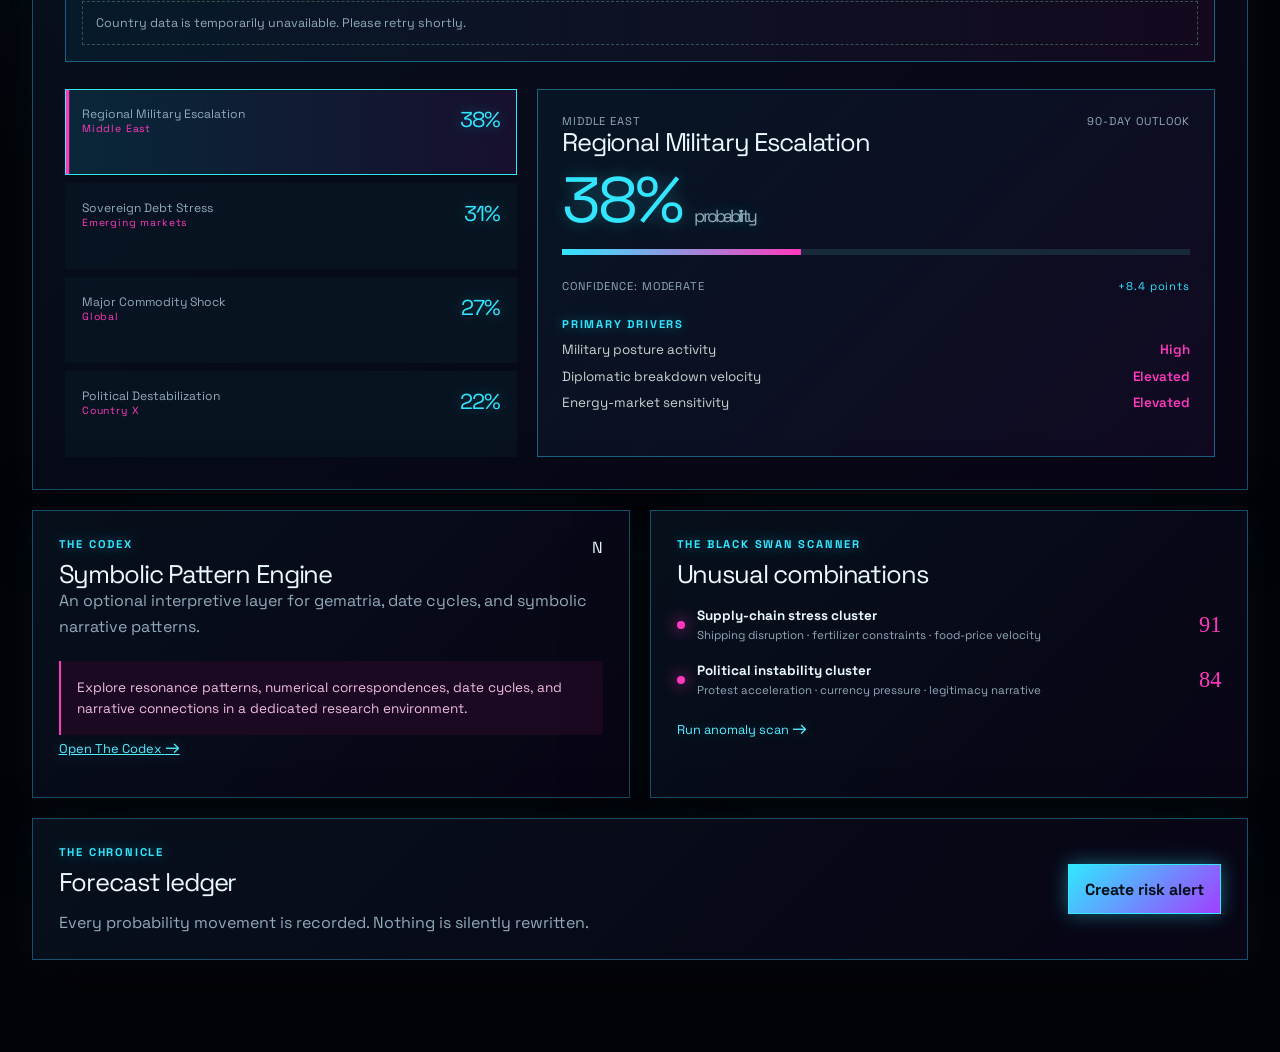
==== commit fea87379: "Fix Codex fallback and add interstellar outlook" ====
--- a/public/index.html
+++ b/public/index.html
@@ -63,7 +63,7 @@
     </section>
     <i class="ticker-divider" aria-hidden="true"></i>
     <section class="scenario-clock risk-clock">
-      <span>NATURAL OUTLOOK MONITOR</span>
+      <span>INTERSTELLAR TRAJECTORY MONITOR</span>
       <strong id="natural-status">LOADING</strong>
       <small id="natural-detail">USGS PAST 24 HOURS</small>
     </section>
@@ -76,7 +76,7 @@
     </section>
     <i class="ticker-divider" aria-hidden="true"></i>
     <section class="scenario-clock risk-clock">
-      <span>MOST LIKELY NATURAL OUTLOOK</span>
+      <span>MOST LIKELY INTERSTELLAR EVENT</span>
       <strong id="natural-risk">LOADING</strong>
       <small id="natural-risk-detail">USGS CURRENT SIGNALS</small>
       <small id="natural-forecast">FORECAST DATE: NOT AVAILABLE</small>
@@ -89,5 +89,5 @@
     </section>
     </div>
   </aside>
-  <div id="toast" class="toast" role="status"></div><script src="app.js"></script><script src="explorer.js"></script><script src="doomsday.js"></script><script src="live-client.js"></script>
+  <div id="toast" class="toast" role="status"></div><script src="app.js"></script><script src="explorer.js"></script><script src="doomsday.js"></script><script src="live-client.js"></script><script src="novelty.js"></script>
 </body></html>
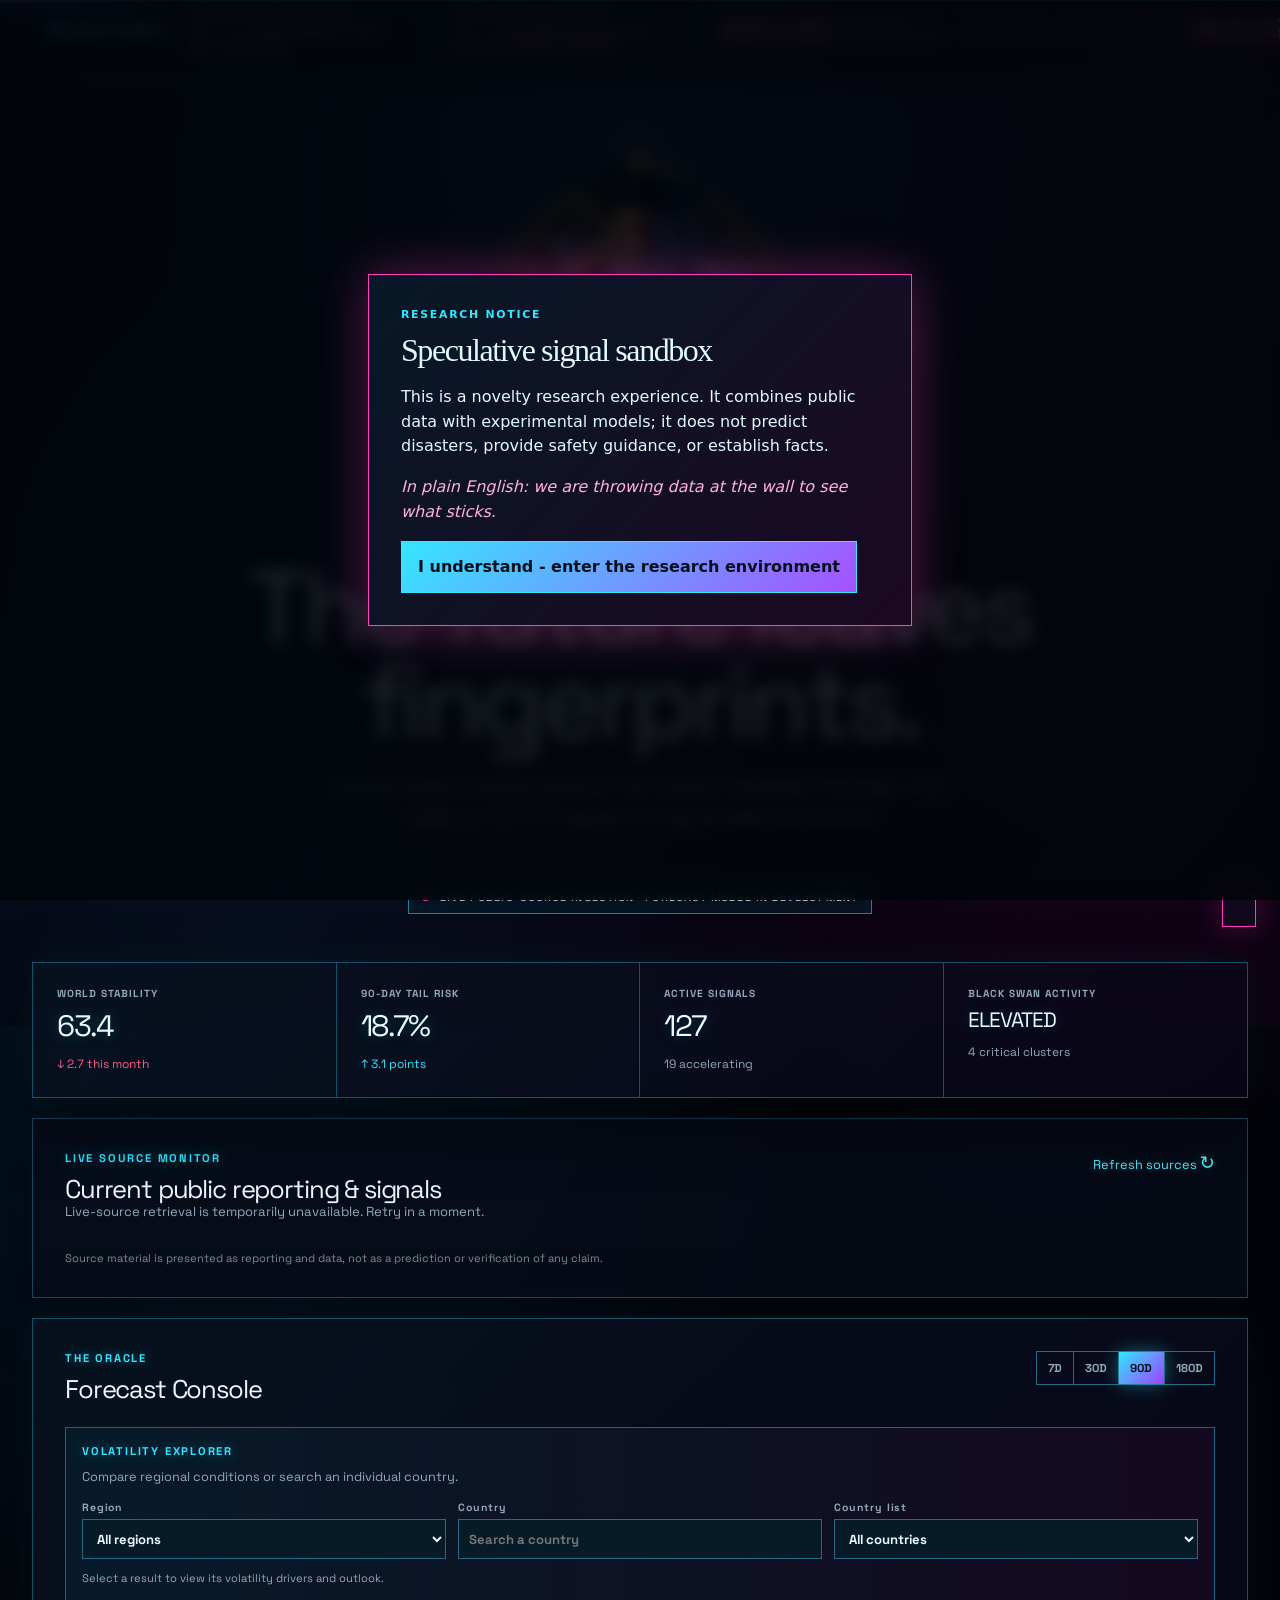
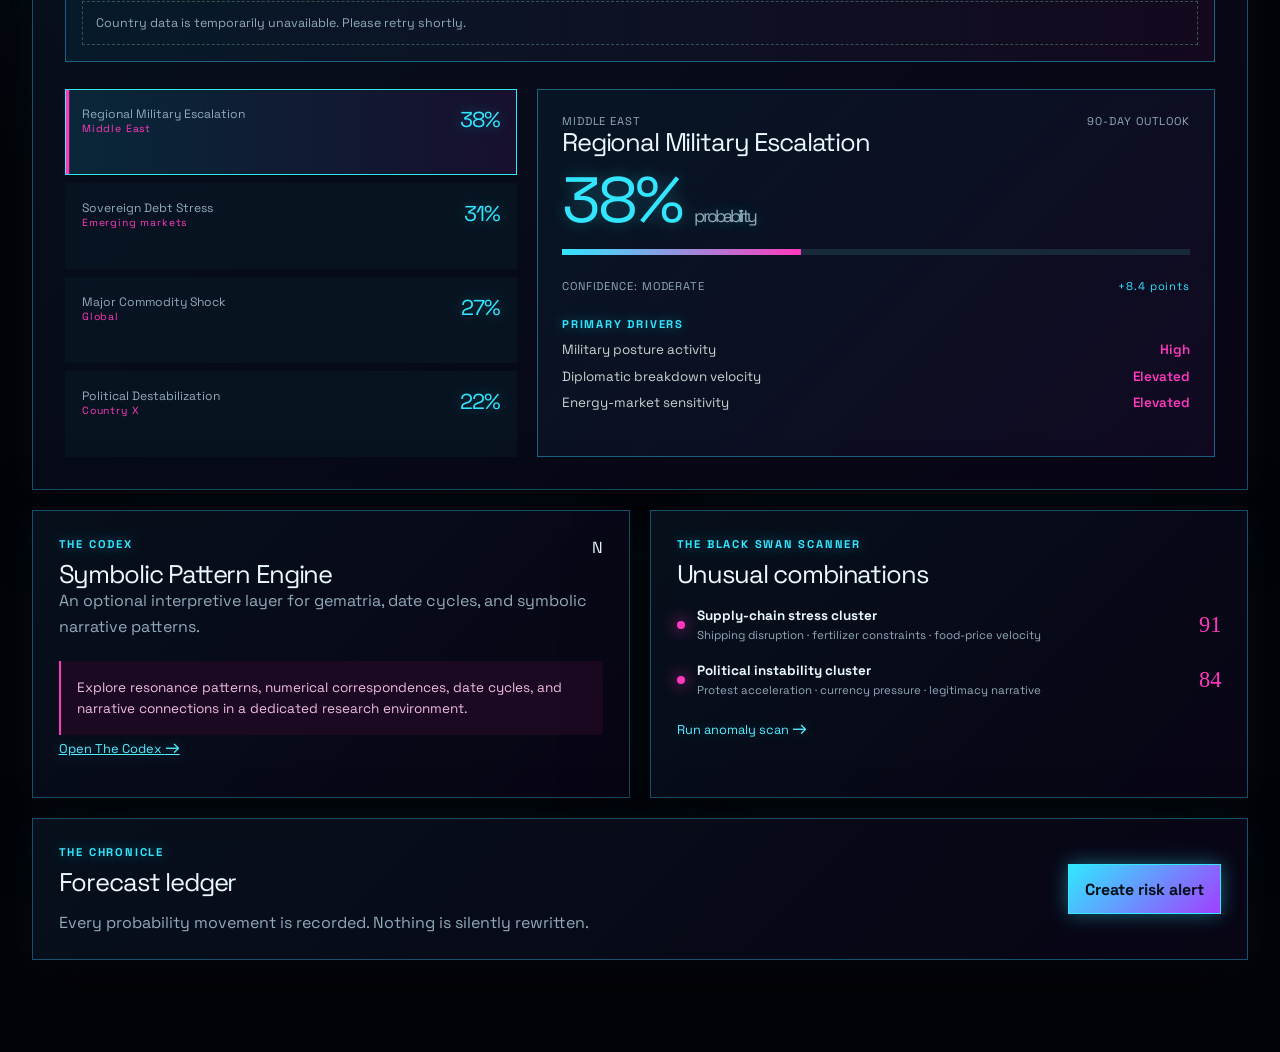
==== commit e517facd: "Final Touches for now." ====
--- a/public/index.html
+++ b/public/index.html
@@ -55,8 +55,8 @@
       <small id="event-date">SYNCHRONIZING FORECAST MODEL</small>
       <small id="event-type">MOST LIKELY CATEGORY: LOADING</small>
     </section>
-    <i class="ticker-divider" aria-hidden="true"></i>
-    <section class="scenario-clock risk-clock">
+    <i id="interstellar-monitor-divider" class="ticker-divider" aria-hidden="true"></i>
+    <section id="interstellar-monitor" class="scenario-clock risk-clock">
       <span>NUCLEAR RISK MONITOR</span>
       <strong id="nuclear-status">LOADING</strong>
       <small id="nuclear-detail">LIVE PUBLIC-SOURCE SIGNALS</small>
@@ -83,7 +83,7 @@
     </section>
     <i id="military-leaders-divider" class="ticker-divider" aria-hidden="true"></i>
     <section id="military-leaders-panel" class="scenario-clock risk-clock military-leaders">
-      <span>MILITARY SIGNAL LEADERS</span>
+      <span>MILITARY ESCALATION WATCHLIST</span>
       <strong id="military-leaders">LOADING</strong>
       <small id="military-leaders-detail">BBC MENTIONS + VOLATILITY</small>
     </section>
--- a/public/styles.css
+++ b/public/styles.css
@@ -9,3 +9,4 @@
 .doomsday-clock{display:block;padding:.65rem 0;white-space:nowrap}.ticker-track{display:flex;align-items:center;gap:clamp(.8rem,1.6vw,1.8rem);width:max-content;min-width:100%;padding:0 clamp(1rem,4vw,4.5rem);animation:ticker-drift 72s linear infinite alternate}.ticker-track:hover{animation-play-state:paused}.ticker-track .scenario-clock{flex:none;min-width:14rem}.ticker-track .clock-status{flex:none;margin-left:0}.military-leaders{min-width:19rem!important}.event-category-clock{min-width:18rem!important}@keyframes ticker-drift{from{transform:translateX(0)}to{transform:translateX(calc(-100% + 100vw))}}@media(prefers-reduced-motion:reduce){.ticker-track{animation:none}}@media(max-width:760px){.doomsday-clock{display:block;min-height:4.8rem;padding:.55rem 0}.ticker-track{display:flex;grid-template-columns:none;gap:1rem;padding:0 .85rem;animation-duration:58s}.ticker-track .ticker-brand{display:flex}.ticker-track .scenario-clock{display:grid;min-width:12rem;flex:none}.ticker-track .ticker-divider{display:block}.ticker-track .clock-status{display:block}}
 :root{--windows-taskbar-clearance:0px}body{padding-top:5.4rem}.doomsday-clock{top:0;bottom:auto}.toast{bottom:1.5rem}.next-event #event-type{grid-column:1/-1;color:#ff75cf;text-shadow:0 0 .5rem #ff39bd}@media(max-width:760px){body{padding-top:5rem}.next-event #event-type{font-size:.42rem}}
 .scenario-clock #terminal-trigger,.scenario-clock #natural-forecast{grid-column:1/-1;color:#ff75cf;font-size:.48rem;text-shadow:0 0 .45rem #ff39bd}@media(max-width:760px){.scenario-clock #terminal-trigger,.scenario-clock #natural-forecast{font-size:.4rem}}
+#interstellar-monitor,#interstellar-monitor-divider{display:none!important}
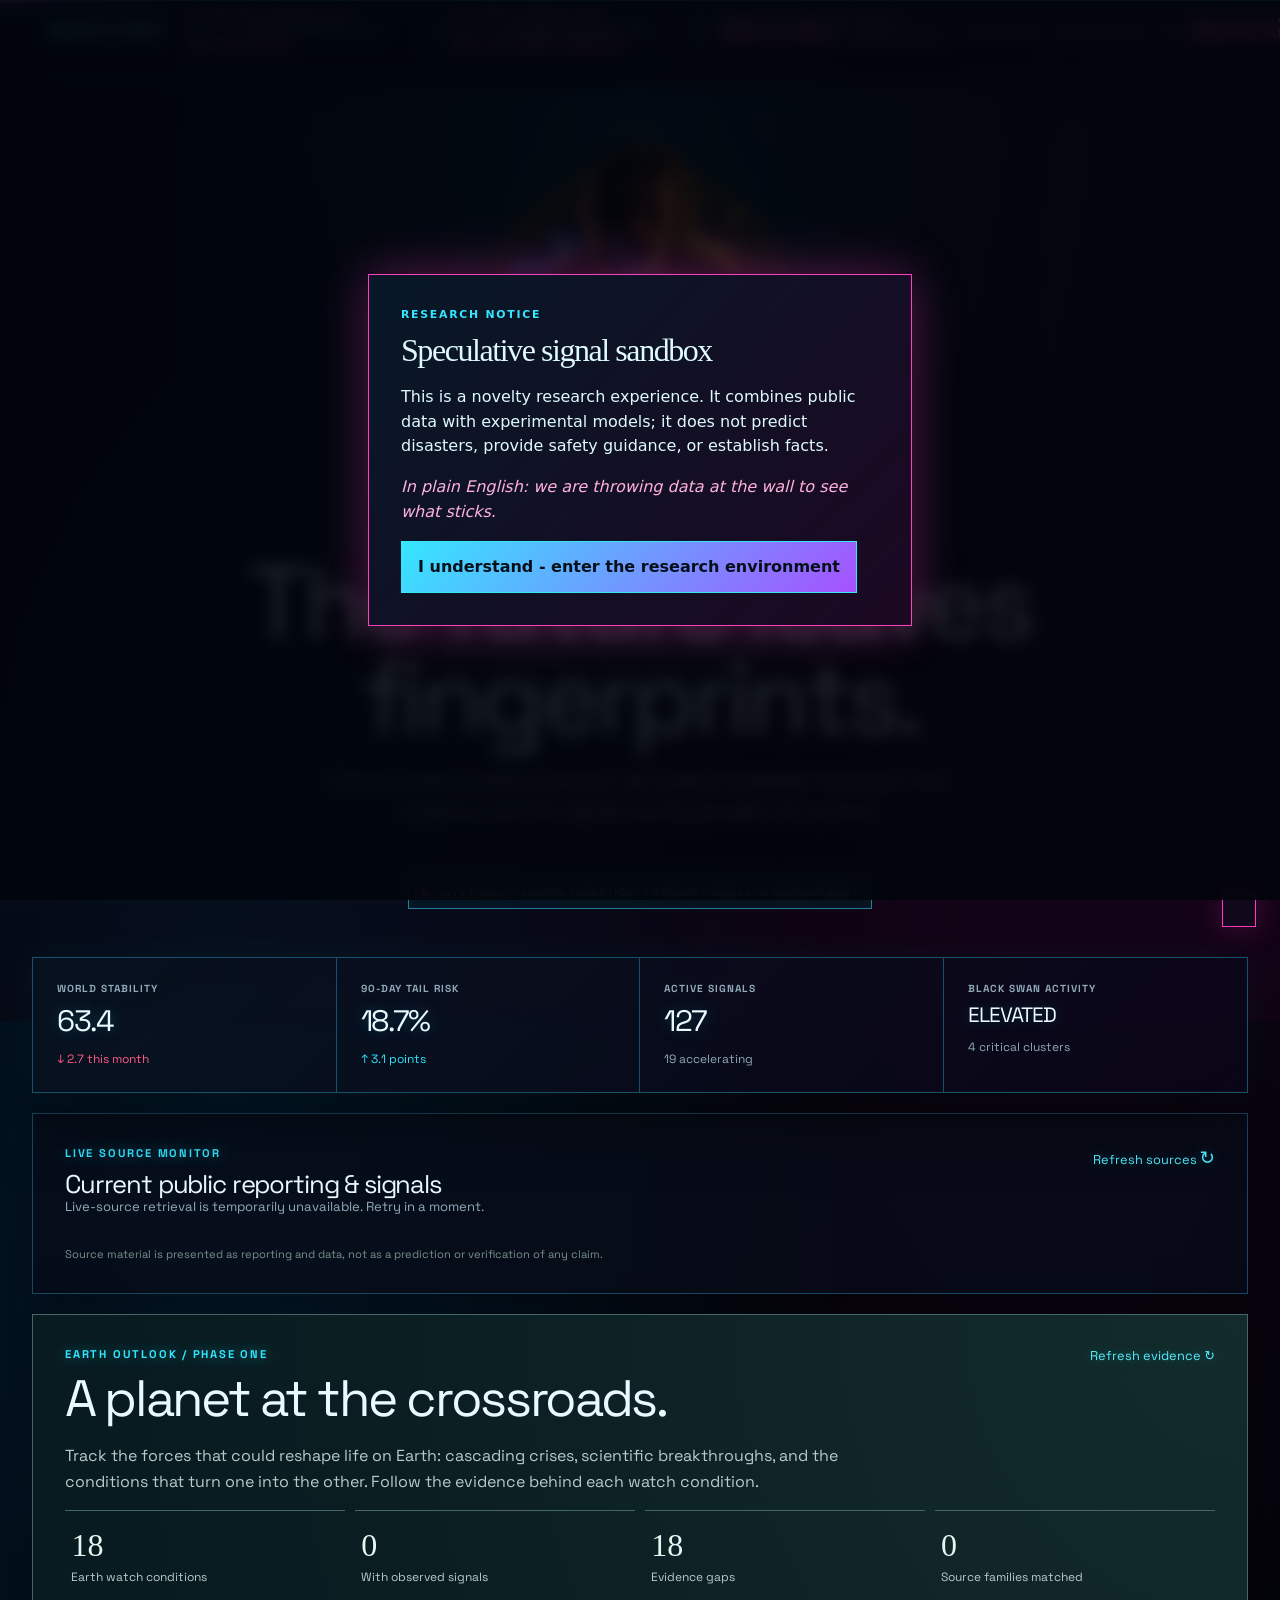
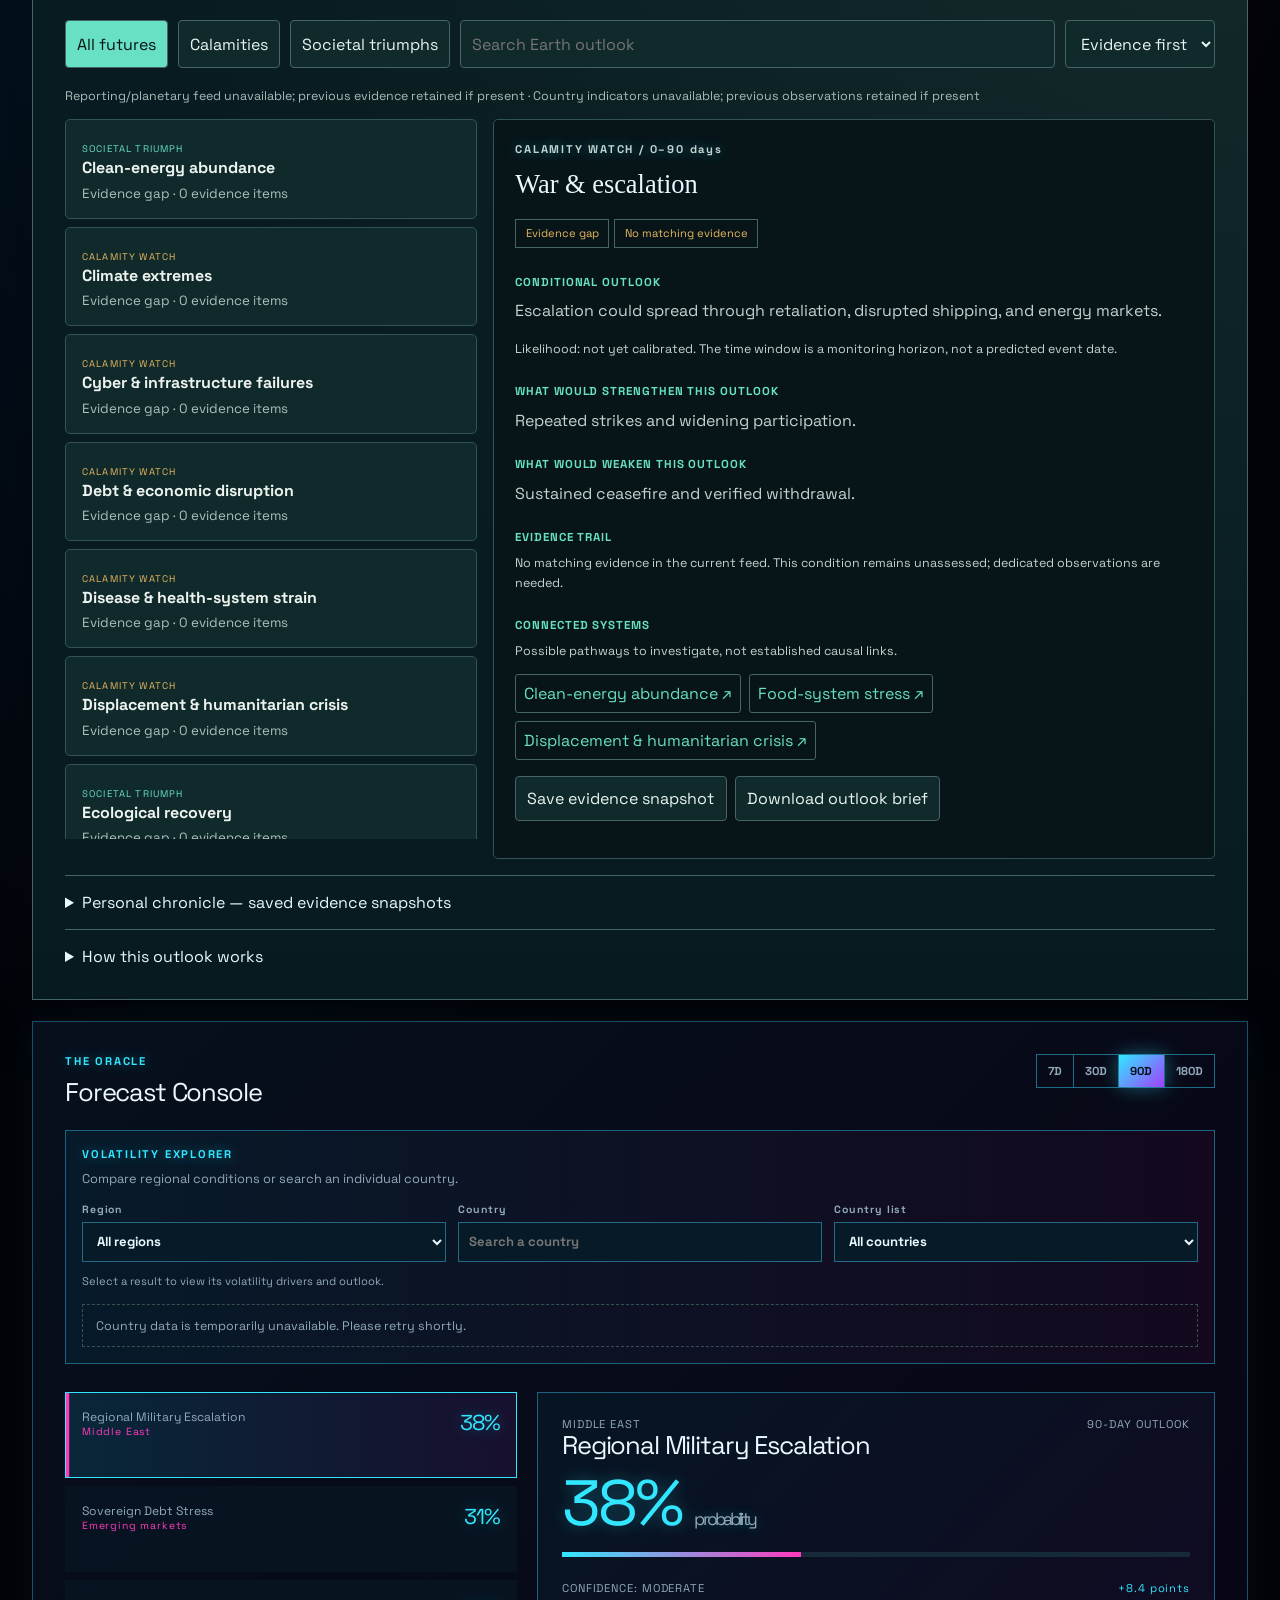
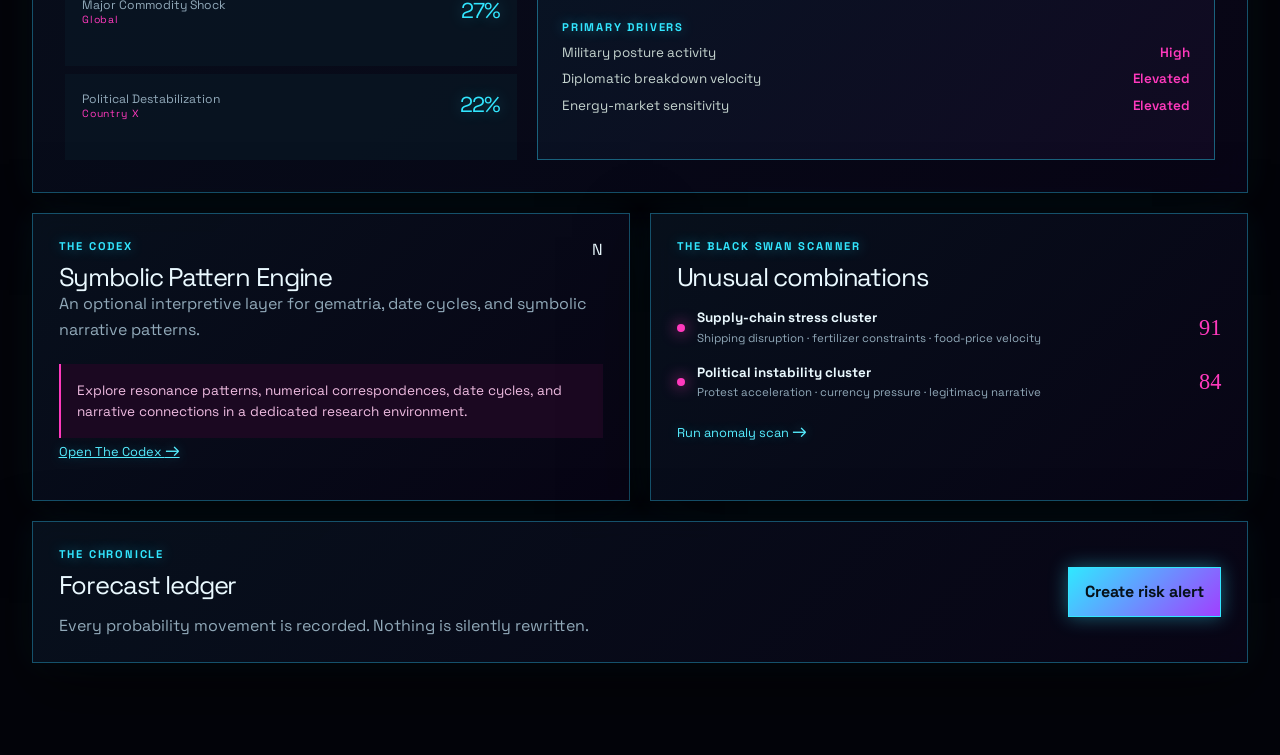
==== commit ba25798c: "Add evidence-linked Earth Outlook for crises and societal triumphs" ====
--- a/public/index.html
+++ b/public/index.html
@@ -3,7 +3,7 @@
 <head>
   <meta charset="utf-8"><meta name="viewport" content="width=device-width, initial-scale=1">
   <meta name="description" content="NOSTRADOMUS — predictive global intelligence.">
-  <link rel="preconnect" href="https://fonts.googleapis.com"><link rel="preconnect" href="https://fonts.gstatic.com" crossorigin><link href="https://fonts.googleapis.com/css2?family=Space+Grotesk:wght@400;500;600;700&display=swap" rel="stylesheet"><link rel="icon" type="image/png" href="assets/nostradomus-icon.png"><link rel="stylesheet" href="styles.css"><link rel="stylesheet" href="live.css">
+  <link rel="preconnect" href="https://fonts.googleapis.com"><link rel="preconnect" href="https://fonts.gstatic.com" crossorigin><link href="https://fonts.googleapis.com/css2?family=Space+Grotesk:wght@400;500;600;700&display=swap" rel="stylesheet"><link rel="icon" type="image/png" href="assets/nostradomus-icon.png"><link rel="stylesheet" href="styles.css"><link rel="stylesheet" href="live.css"><link rel="stylesheet" href="outlook.css?v=earth-phase1">
   <title>NOSTRADOMUS — Predictive Global Intelligence</title>
 </head>
 <body>
@@ -19,6 +19,7 @@
       <article><span>WORLD STABILITY</span><strong>63.4</strong><em class="down">↓ 2.7 this month</em></article><article><span>90-DAY TAIL RISK</span><strong>18.7%</strong><em class="up">↑ 3.1 points</em></article><article><span>ACTIVE SIGNALS</span><strong>127</strong><em>19 accelerating</em></article><article><span>BLACK SWAN ACTIVITY</span><strong class="amber">ELEVATED</strong><em>4 critical clusters</em></article>
     </section>
     <section class="live-feed" aria-label="Live public-source intelligence"><div class="section-heading"><div><p class="eyebrow">LIVE SOURCE MONITOR</p><h2>Current public reporting &amp; signals</h2></div><button id="refresh-live" class="text-button">Refresh sources <span>↻</span></button></div><p id="live-state" class="live-state">Connecting to public sources…</p><div id="live-content" class="live-content"></div><p class="source-disclaimer">Source material is presented as reporting and data, not as a prediction or verification of any claim.</p></section>
+    <section id="earth-outlook" class="earth-outlook" aria-label="Earth outlook"></section>
     <section class="console" aria-label="Forecast console">
       <div class="section-heading"><div><p class="eyebrow">THE ORACLE</p><h2>Forecast Console</h2></div><div class="horizons" role="group" aria-label="Forecast horizon"><button data-horizon="7">7D</button><button data-horizon="30">30D</button><button class="active" data-horizon="90">90D</button><button data-horizon="180">180D</button></div></div>
       <div class="volatility-explorer">
@@ -89,5 +90,5 @@
     </section>
     </div>
   </aside>
-  <div id="toast" class="toast" role="status"></div><script src="app.js"></script><script src="explorer.js"></script><script src="doomsday.js"></script><script src="live-client.js"></script><script src="novelty.js"></script>
+  <div id="toast" class="toast" role="status"></div><script src="app.js"></script><script src="explorer.js"></script><script src="doomsday.js"></script><script src="live-client.js"></script><script src="novelty.js"></script><script src="outlook-engine.js?v=earth-phase1"></script><script src="outlook.js?v=earth-phase1"></script>
 </body></html>
--- a/public/outlook.css
+++ b/public/outlook.css
@@ -0,0 +1 @@
+.earth-outlook{margin:1.3rem 0;padding:clamp(1rem,3vw,2rem);border:1px solid #456566;background:radial-gradient(ellipse at top right,#25433b66,transparent 65%),#081b20;box-shadow:0 1rem 4rem #0004}.earth-outlook h2{font-size:clamp(2rem,4vw,3.6rem)}.outlook-intro{max-width:52rem;color:#b9cbc9;line-height:1.6;margin:1rem 0}.outlook-toolbar{display:flex;gap:.6rem;flex-wrap:wrap;margin:1.2rem 0}.outlook-toolbar button,.outlook-toolbar input,.outlook-toolbar select,.outlook-actions button{border:1px solid #456566;background:#10292b;color:#e7f6f0;padding:.7rem;font:inherit;border-radius:4px}.outlook-toolbar button[aria-pressed=true]{background:#67e0c3;color:#061010}.outlook-toolbar input{flex:1;min-width:140px}.outlook-summary{display:grid;grid-template-columns:repeat(4,1fr);gap:.6rem;margin:1rem 0}.outlook-summary div{border-top:1px solid #456566;padding:1rem .4rem;color:#b9cbc9;font-size:.75rem}.outlook-summary b{display:block;color:#e7f6f0;font:2rem Georgia,serif;margin-bottom:.3rem}.outlook-layout{display:grid;grid-template-columns:minmax(220px,.8fr) minmax(0,1.4fr);gap:1rem}.outlook-list{display:grid;gap:.5rem;align-content:start;max-height:720px;overflow:auto}.outlook-item{text-align:left;background:#10292b;border:1px solid #345354;color:#edf3ee;padding:1rem;border-radius:5px}.outlook-item[aria-pressed=true]{border-color:#67e0c3;background:#1b3736}.outlook-item strong,.outlook-item small{display:block}.outlook-item small{color:#adc1bd;margin-top:.4rem}.outlook-item .outlook-kind{color:#e7b75e;font-size:.6rem;letter-spacing:.12em;margin-bottom:.4rem}.outlook-item.triumph .outlook-kind{color:#67e0c3}.outlook-detail{padding:1.3rem;background:#071418;border:1px solid #345354;border-radius:5px;min-width:0}.outlook-detail h3{font:1.65rem Georgia,serif;margin:.3rem 0 1rem}.outlook-detail h4{font-size:.72rem;letter-spacing:.08em;text-transform:uppercase;color:#67e0c3;margin:1.5rem 0 .6rem}.outlook-detail p{line-height:1.6;color:#c2d4d0}.outlook-badge{display:inline-block;padding:.4rem .6rem;border:1px solid #456566;color:#e7b75e;font-size:.7rem;margin:.2rem .3rem .2rem 0}.outlook-evidence{display:block;padding:.9rem 0;border-bottom:1px solid #294746;color:#edf3ee;text-decoration:none;overflow-wrap:anywhere}.outlook-evidence:hover{text-decoration:underline}.outlook-evidence small{display:block;color:#9fb2ad;font-size:.7rem;margin-bottom:.35rem}.outlook-links{display:flex;flex-wrap:wrap;gap:.5rem}.outlook-links button{border:1px solid #456566;padding:.5rem;color:#67e0c3;background:transparent;border-radius:3px}.outlook-actions{display:flex;gap:.5rem;margin:1rem 0;flex-wrap:wrap}.outlook-state,.outlook-method{font-size:.78rem;line-height:1.6;color:#a7bdb8}.outlook-ledger{margin-top:1rem;border-top:1px solid #456566;padding-top:1rem}.outlook-ledger li{color:#adc1bd;font-size:.8rem;margin:.65rem 0}.earth-outlook button:focus-visible,.earth-outlook a:focus-visible,.earth-outlook input:focus-visible,.earth-outlook select:focus-visible{outline:2px solid #e7b75e;outline-offset:3px}@media(max-width:760px){.outlook-layout{grid-template-columns:1fr}.outlook-list{max-height:260px}.outlook-summary{grid-template-columns:repeat(2,1fr)}.earth-outlook .section-heading{flex-direction:column}}
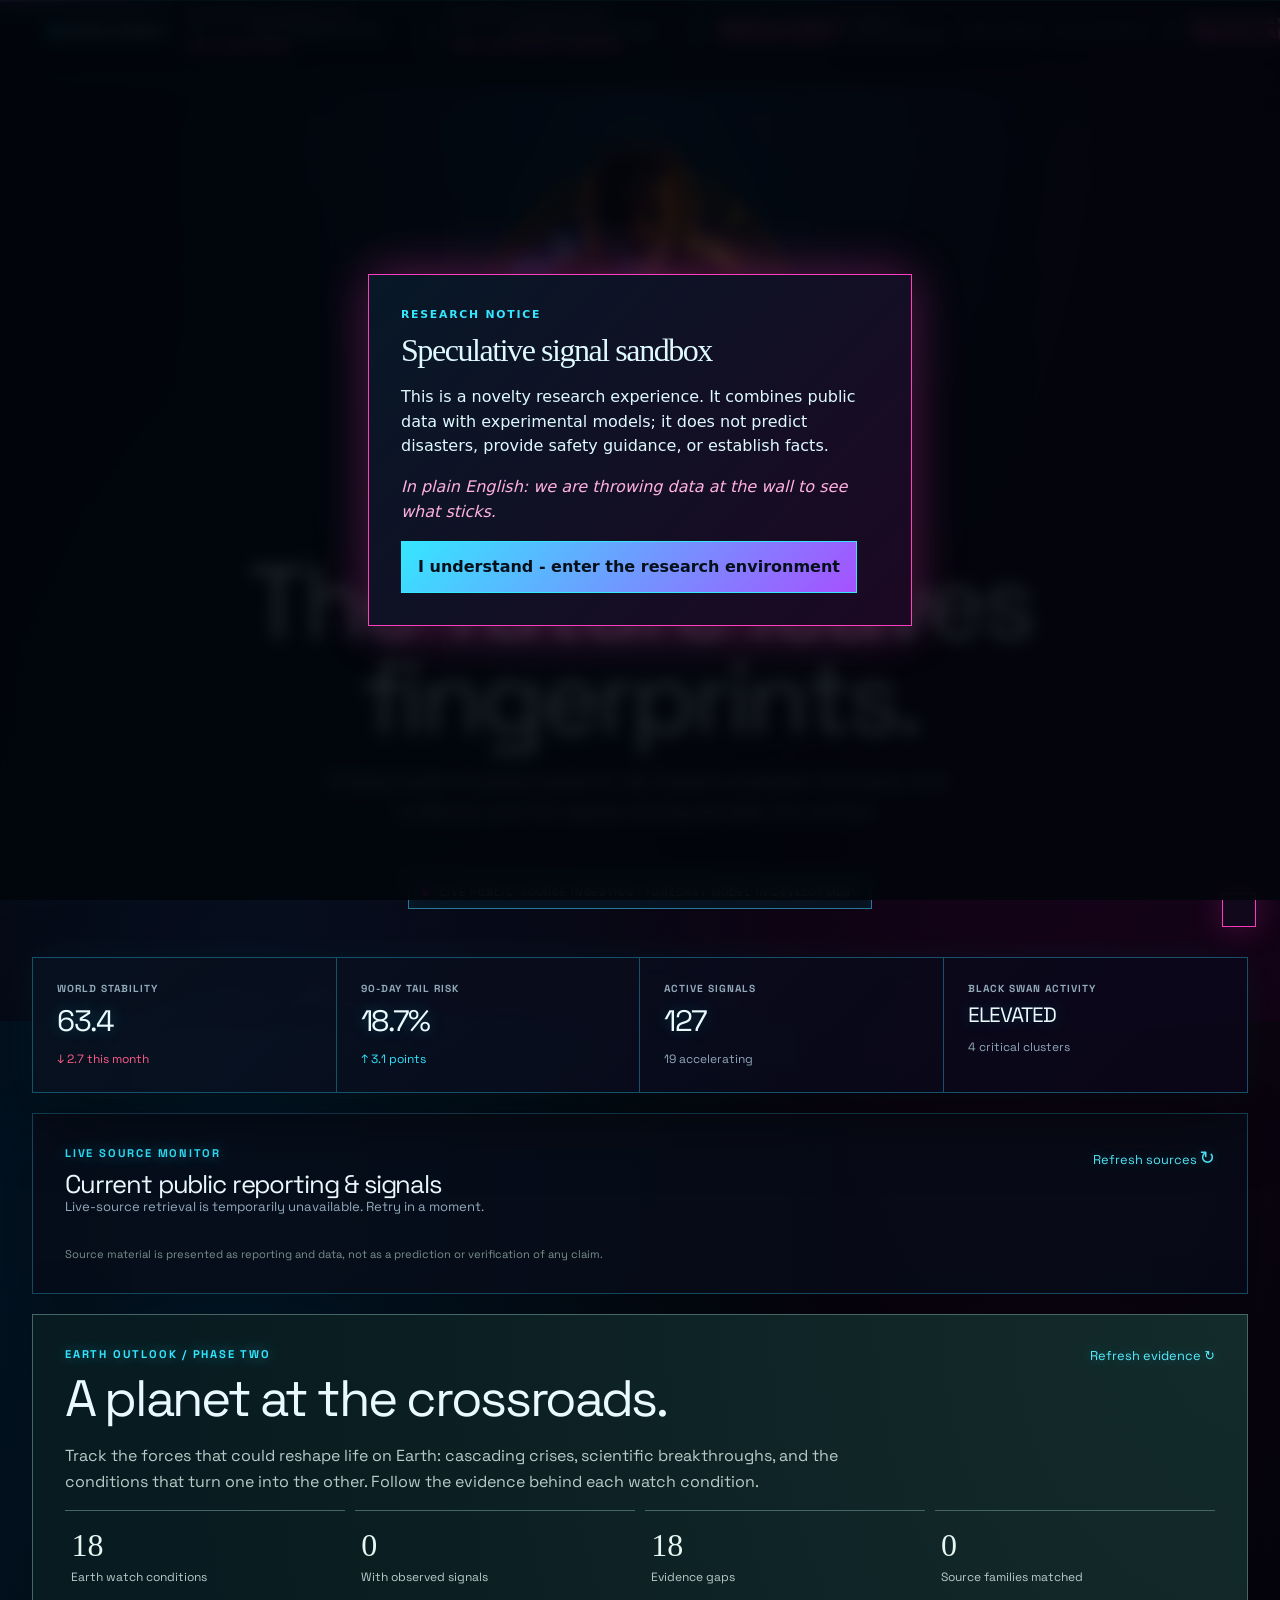
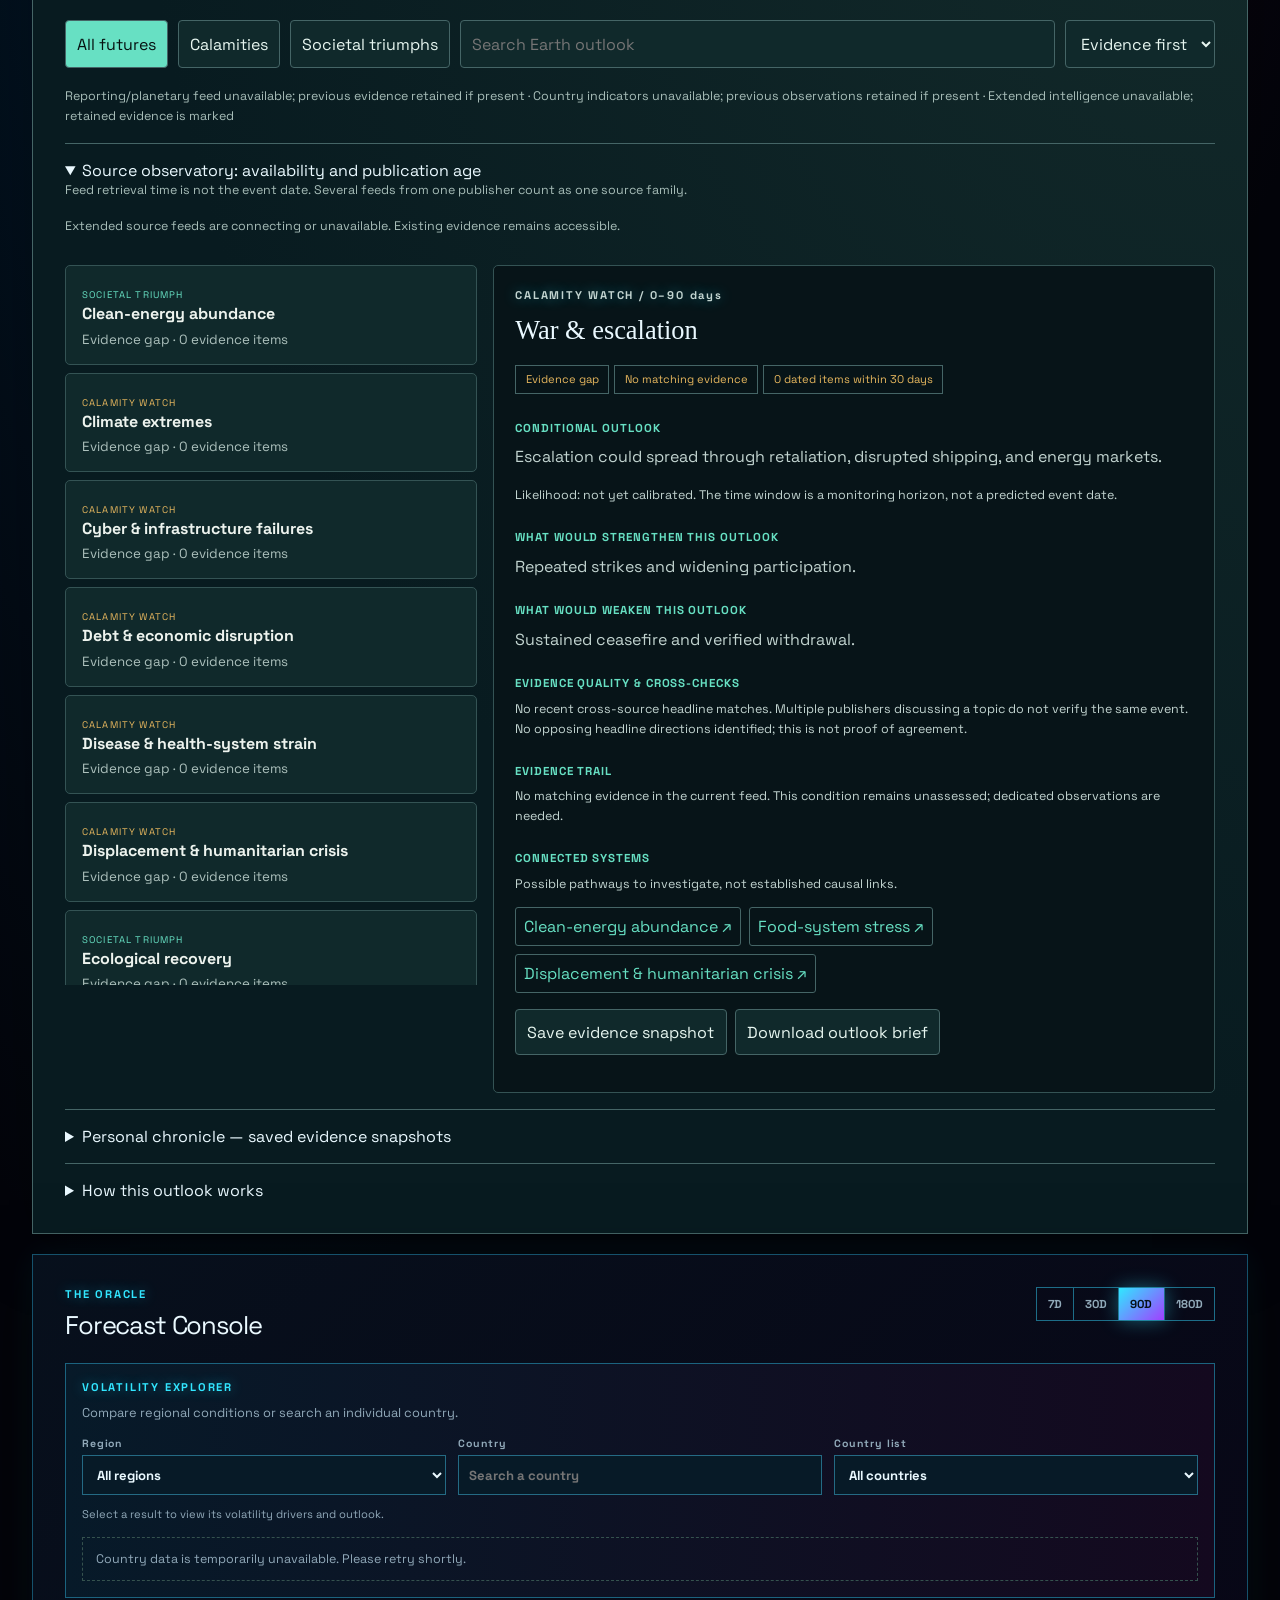
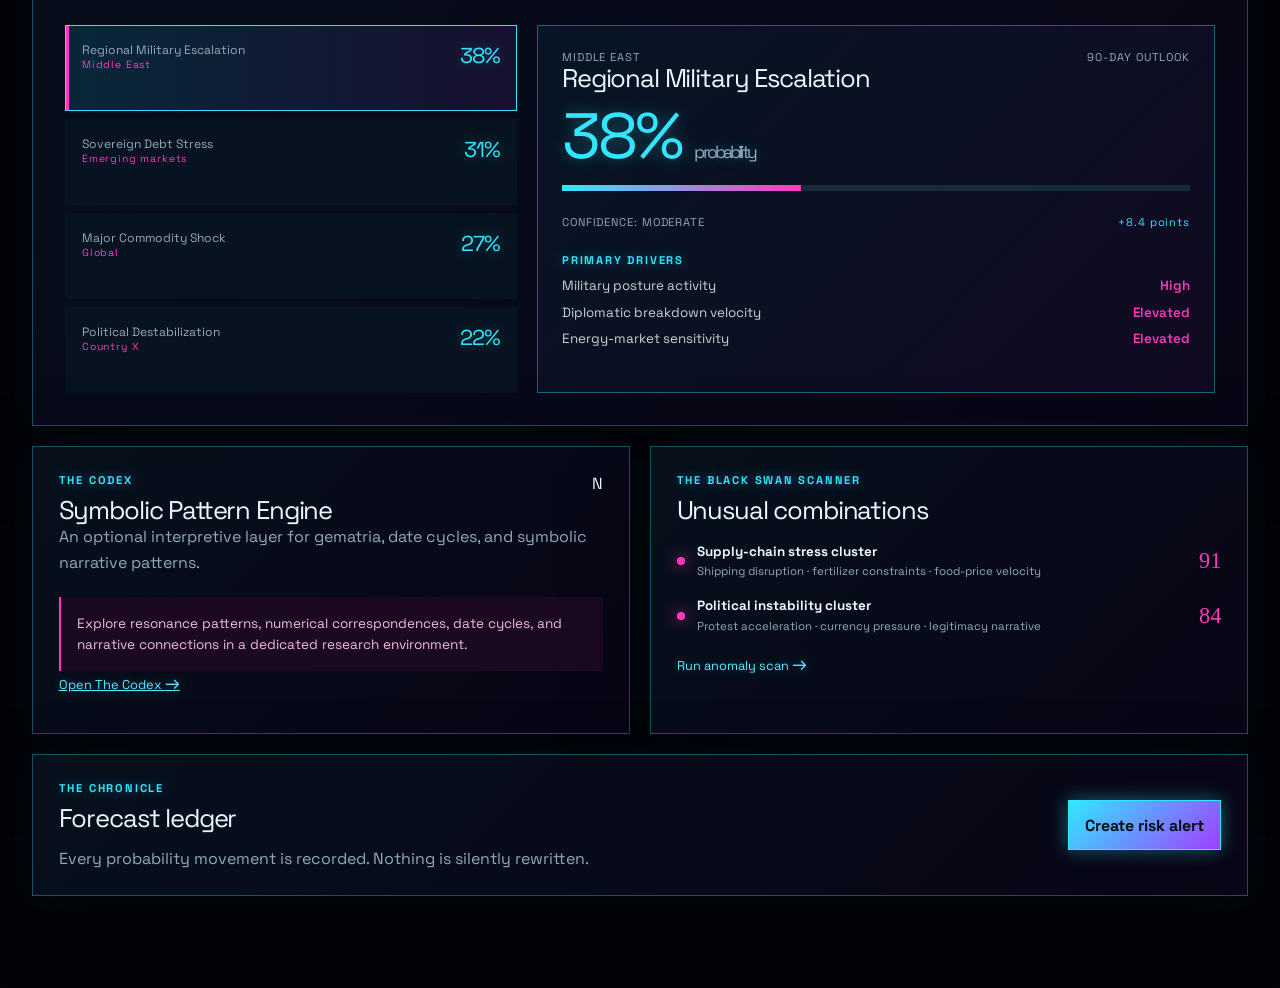
==== commit cd7970aa: "Expand Earth Outlook with free specialist feeds and evidence quality checks" ====
--- a/public/index.html
+++ b/public/index.html
@@ -3,7 +3,7 @@
 <head>
   <meta charset="utf-8"><meta name="viewport" content="width=device-width, initial-scale=1">
   <meta name="description" content="NOSTRADOMUS — predictive global intelligence.">
-  <link rel="preconnect" href="https://fonts.googleapis.com"><link rel="preconnect" href="https://fonts.gstatic.com" crossorigin><link href="https://fonts.googleapis.com/css2?family=Space+Grotesk:wght@400;500;600;700&display=swap" rel="stylesheet"><link rel="icon" type="image/png" href="assets/nostradomus-icon.png"><link rel="stylesheet" href="styles.css"><link rel="stylesheet" href="live.css"><link rel="stylesheet" href="outlook.css?v=earth-phase1">
+  <link rel="preconnect" href="https://fonts.googleapis.com"><link rel="preconnect" href="https://fonts.gstatic.com" crossorigin><link href="https://fonts.googleapis.com/css2?family=Space+Grotesk:wght@400;500;600;700&display=swap" rel="stylesheet"><link rel="icon" type="image/png" href="assets/nostradomus-icon.png"><link rel="stylesheet" href="styles.css"><link rel="stylesheet" href="live.css"><link rel="stylesheet" href="outlook.css?v=earth-phase2">
   <title>NOSTRADOMUS — Predictive Global Intelligence</title>
 </head>
 <body>
@@ -90,5 +90,5 @@
     </section>
     </div>
   </aside>
-  <div id="toast" class="toast" role="status"></div><script src="app.js"></script><script src="explorer.js"></script><script src="doomsday.js"></script><script src="live-client.js"></script><script src="novelty.js"></script><script src="outlook-engine.js?v=earth-phase1"></script><script src="outlook.js?v=earth-phase1"></script>
+  <div id="toast" class="toast" role="status"></div><script src="app.js"></script><script src="explorer.js"></script><script src="doomsday.js"></script><script src="live-client.js"></script><script src="novelty.js"></script><script src="outlook-engine.js?v=earth-phase2"></script><script src="outlook.js?v=earth-phase2"></script>
 </body></html>
--- a/public/outlook.css
+++ b/public/outlook.css
@@ -1 +1,2 @@
 .earth-outlook{margin:1.3rem 0;padding:clamp(1rem,3vw,2rem);border:1px solid #456566;background:radial-gradient(ellipse at top right,#25433b66,transparent 65%),#081b20;box-shadow:0 1rem 4rem #0004}.earth-outlook h2{font-size:clamp(2rem,4vw,3.6rem)}.outlook-intro{max-width:52rem;color:#b9cbc9;line-height:1.6;margin:1rem 0}.outlook-toolbar{display:flex;gap:.6rem;flex-wrap:wrap;margin:1.2rem 0}.outlook-toolbar button,.outlook-toolbar input,.outlook-toolbar select,.outlook-actions button{border:1px solid #456566;background:#10292b;color:#e7f6f0;padding:.7rem;font:inherit;border-radius:4px}.outlook-toolbar button[aria-pressed=true]{background:#67e0c3;color:#061010}.outlook-toolbar input{flex:1;min-width:140px}.outlook-summary{display:grid;grid-template-columns:repeat(4,1fr);gap:.6rem;margin:1rem 0}.outlook-summary div{border-top:1px solid #456566;padding:1rem .4rem;color:#b9cbc9;font-size:.75rem}.outlook-summary b{display:block;color:#e7f6f0;font:2rem Georgia,serif;margin-bottom:.3rem}.outlook-layout{display:grid;grid-template-columns:minmax(220px,.8fr) minmax(0,1.4fr);gap:1rem}.outlook-list{display:grid;gap:.5rem;align-content:start;max-height:720px;overflow:auto}.outlook-item{text-align:left;background:#10292b;border:1px solid #345354;color:#edf3ee;padding:1rem;border-radius:5px}.outlook-item[aria-pressed=true]{border-color:#67e0c3;background:#1b3736}.outlook-item strong,.outlook-item small{display:block}.outlook-item small{color:#adc1bd;margin-top:.4rem}.outlook-item .outlook-kind{color:#e7b75e;font-size:.6rem;letter-spacing:.12em;margin-bottom:.4rem}.outlook-item.triumph .outlook-kind{color:#67e0c3}.outlook-detail{padding:1.3rem;background:#071418;border:1px solid #345354;border-radius:5px;min-width:0}.outlook-detail h3{font:1.65rem Georgia,serif;margin:.3rem 0 1rem}.outlook-detail h4{font-size:.72rem;letter-spacing:.08em;text-transform:uppercase;color:#67e0c3;margin:1.5rem 0 .6rem}.outlook-detail p{line-height:1.6;color:#c2d4d0}.outlook-badge{display:inline-block;padding:.4rem .6rem;border:1px solid #456566;color:#e7b75e;font-size:.7rem;margin:.2rem .3rem .2rem 0}.outlook-evidence{display:block;padding:.9rem 0;border-bottom:1px solid #294746;color:#edf3ee;text-decoration:none;overflow-wrap:anywhere}.outlook-evidence:hover{text-decoration:underline}.outlook-evidence small{display:block;color:#9fb2ad;font-size:.7rem;margin-bottom:.35rem}.outlook-links{display:flex;flex-wrap:wrap;gap:.5rem}.outlook-links button{border:1px solid #456566;padding:.5rem;color:#67e0c3;background:transparent;border-radius:3px}.outlook-actions{display:flex;gap:.5rem;margin:1rem 0;flex-wrap:wrap}.outlook-state,.outlook-method{font-size:.78rem;line-height:1.6;color:#a7bdb8}.outlook-ledger{margin-top:1rem;border-top:1px solid #456566;padding-top:1rem}.outlook-ledger li{color:#adc1bd;font-size:.8rem;margin:.65rem 0}.earth-outlook button:focus-visible,.earth-outlook a:focus-visible,.earth-outlook input:focus-visible,.earth-outlook select:focus-visible{outline:2px solid #e7b75e;outline-offset:3px}@media(max-width:760px){.outlook-layout{grid-template-columns:1fr}.outlook-list{max-height:260px}.outlook-summary{grid-template-columns:repeat(2,1fr)}.earth-outlook .section-heading{flex-direction:column}}
+.outlook-source-grid{display:grid;grid-template-columns:repeat(auto-fit,minmax(220px,1fr));gap:.6rem;margin:1rem 0}.outlook-source{padding:1rem;border:1px solid #345354;border-radius:4px;background:#0b2227;overflow-wrap:anywhere}.outlook-source strong,.outlook-source span,.outlook-source b,.outlook-source small{display:block;margin-bottom:.45rem}.outlook-source a,.outlook-crosscheck a{color:#67e0c3}.outlook-source span,.outlook-source small{color:#a7bdb8;font-size:.7rem;line-height:1.45}.outlook-source b{color:#e7b75e;font-size:.75rem}.outlook-crosscheck{padding:.6rem 0;border-bottom:1px solid #345354;font-size:.85rem}.outlook-crosscheck small{display:block;color:#a7bdb8;margin-top:.4rem}.outlook-layout{margin-top:1rem}
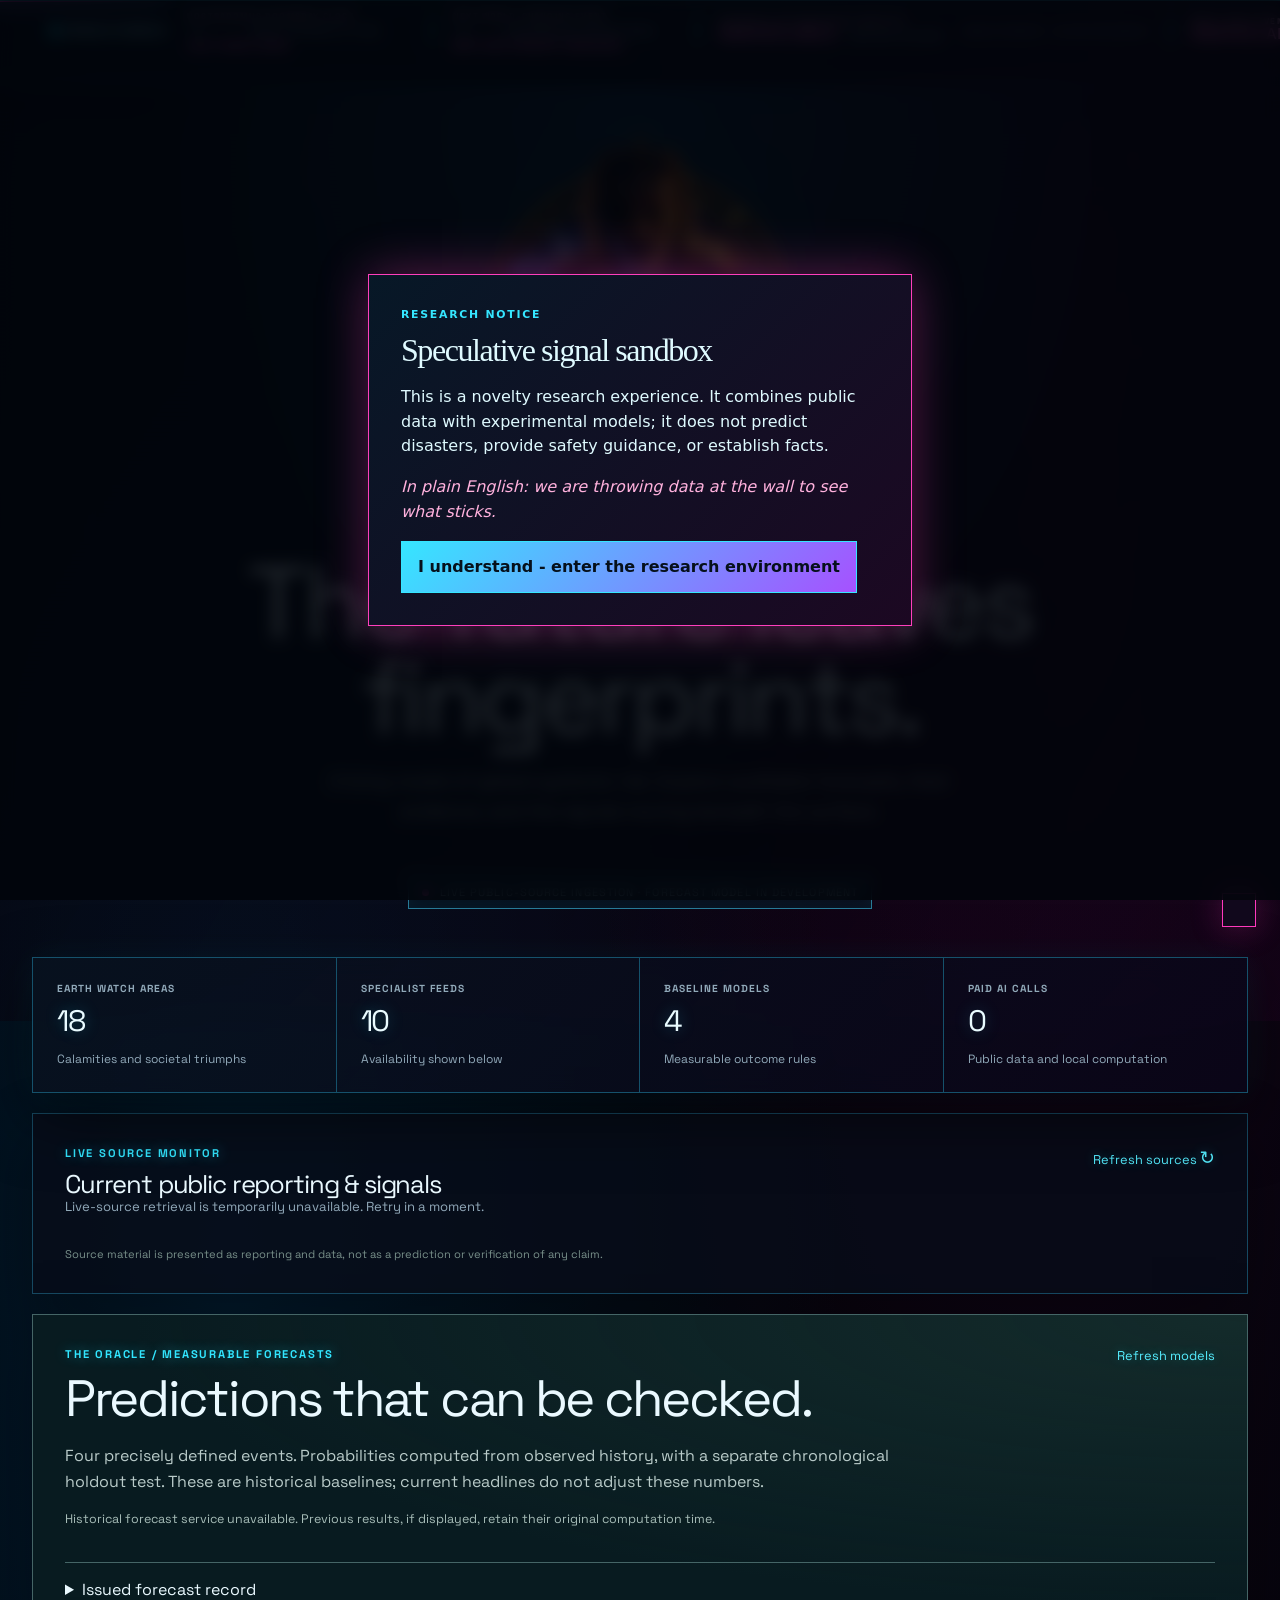
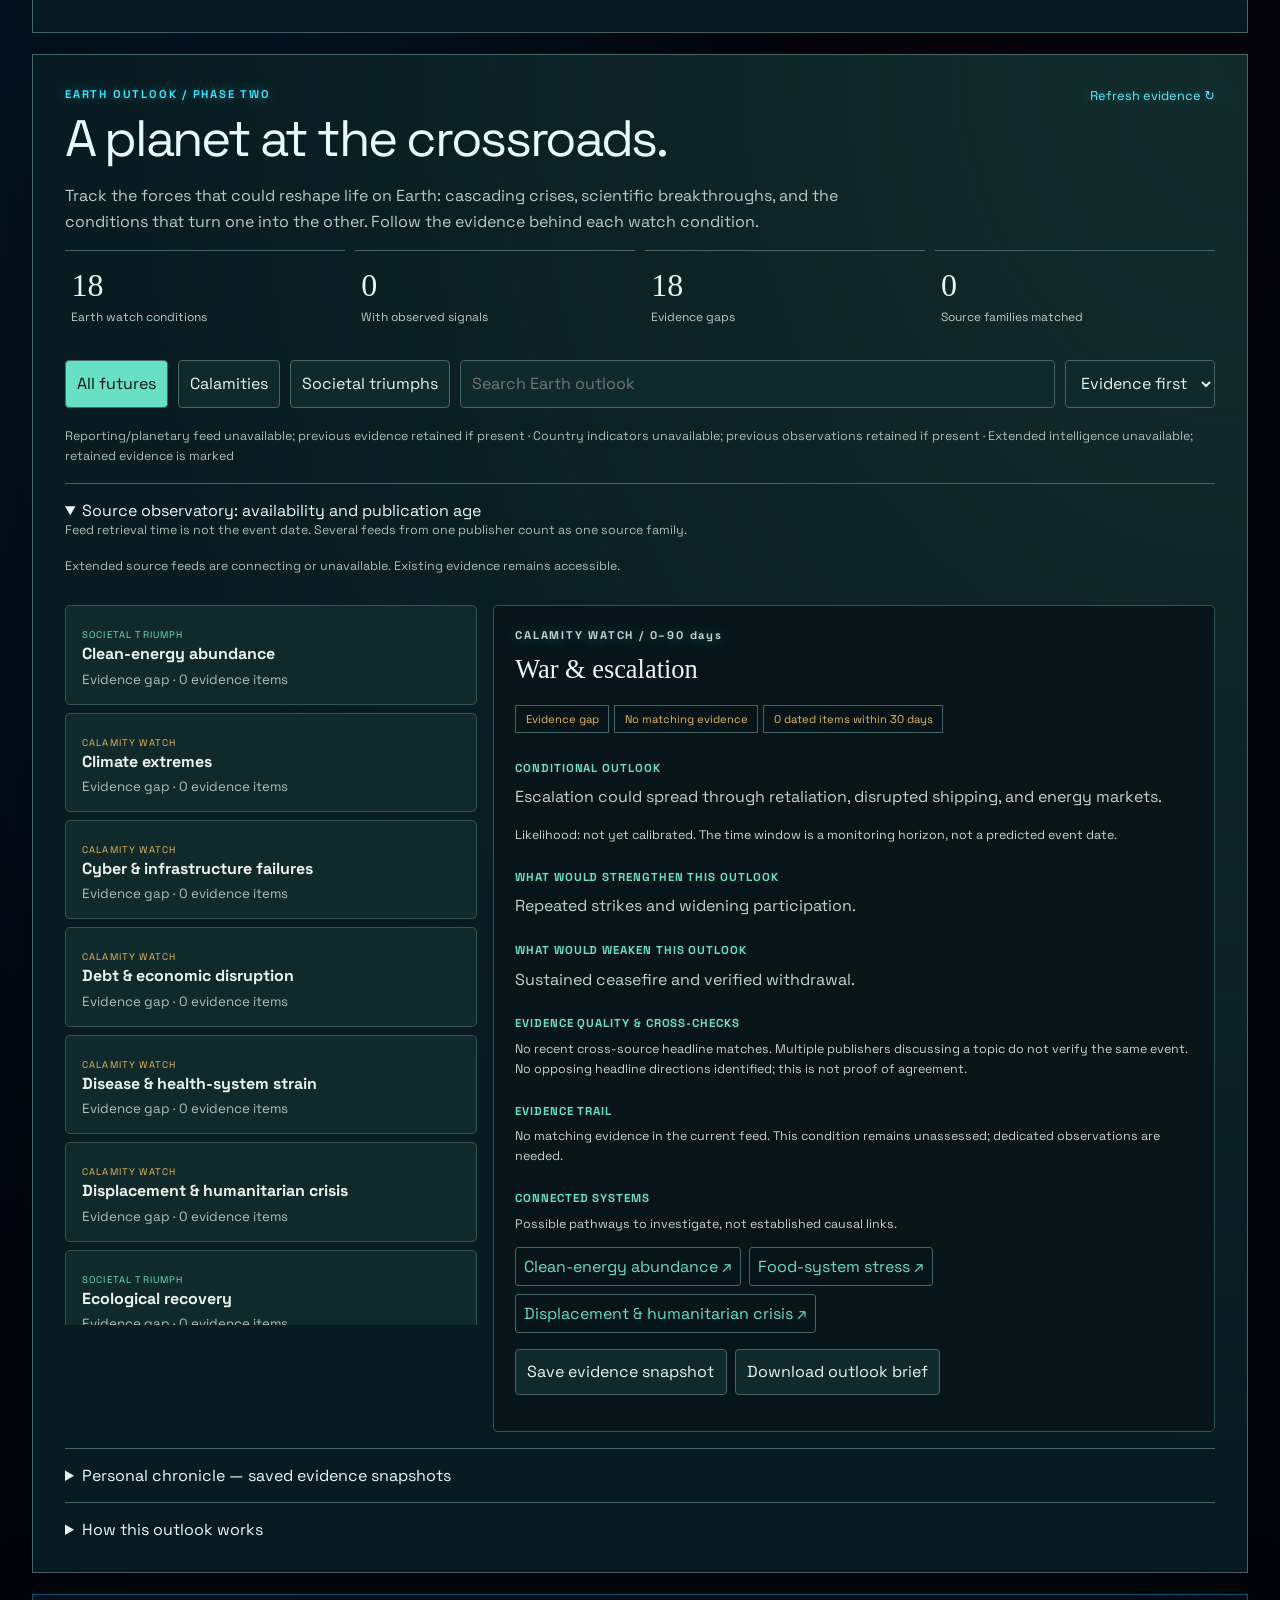
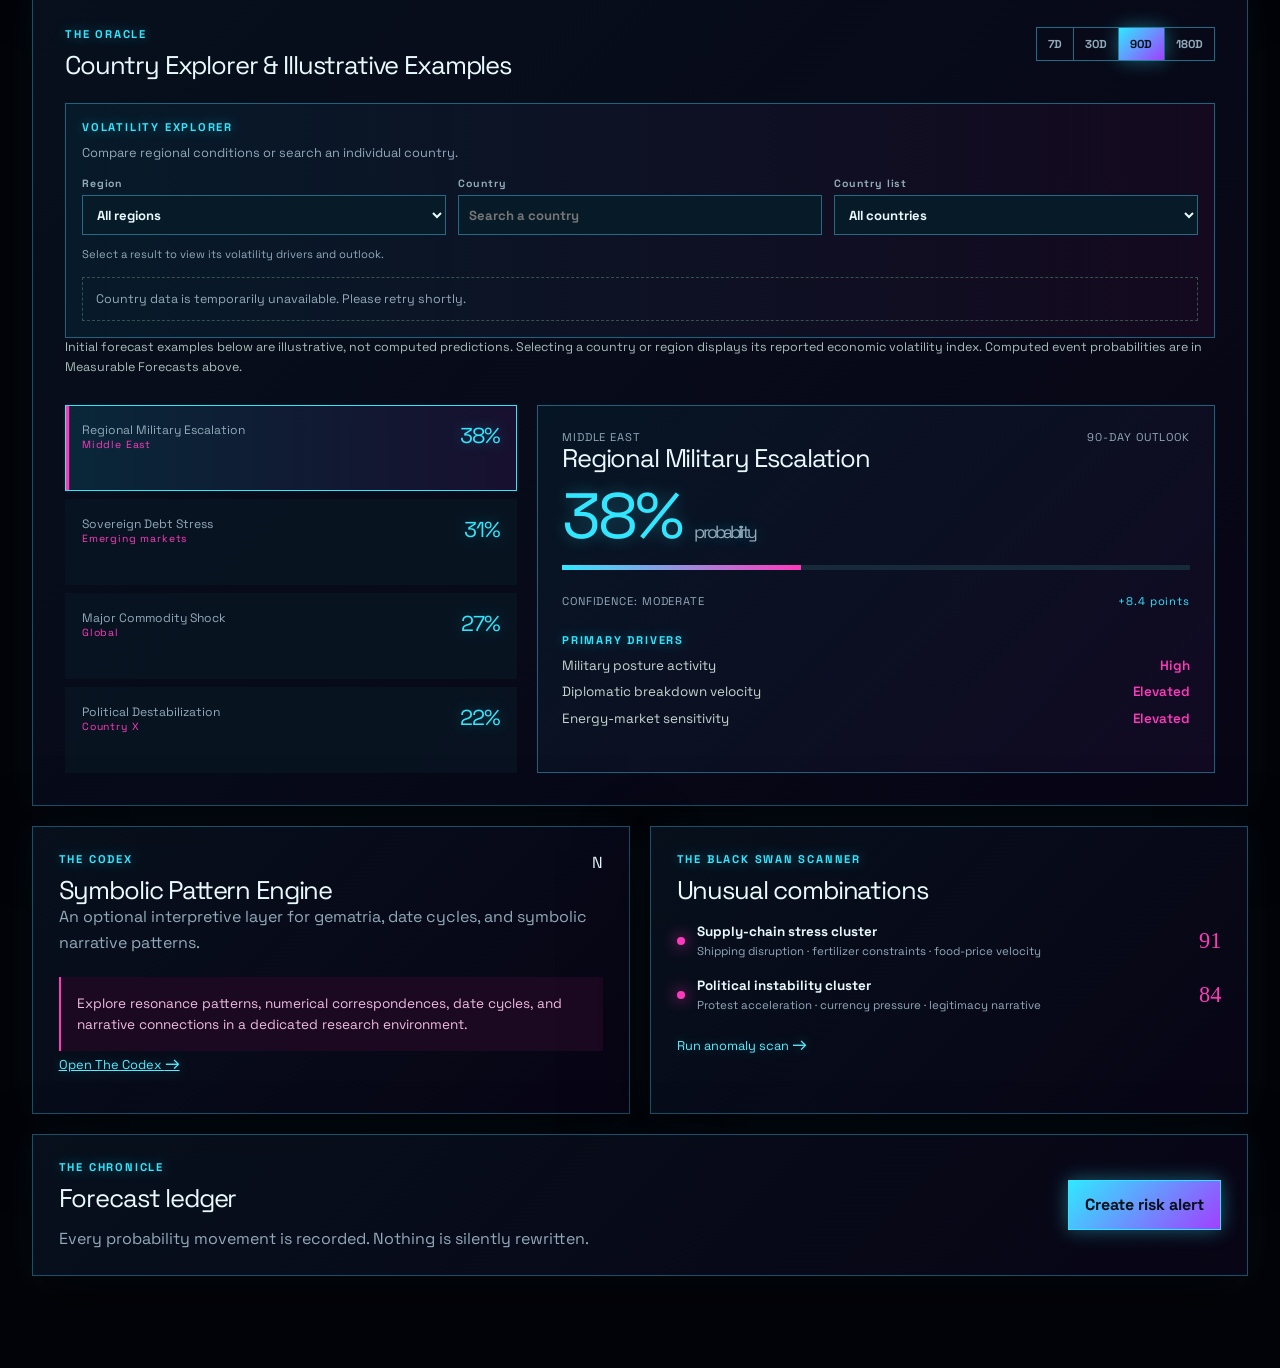
==== commit d74a06fd: "Add measurable historical forecasts with chronological backtests" ====
--- a/public/index.html
+++ b/public/index.html
@@ -3,7 +3,7 @@
 <head>
   <meta charset="utf-8"><meta name="viewport" content="width=device-width, initial-scale=1">
   <meta name="description" content="NOSTRADOMUS — predictive global intelligence.">
-  <link rel="preconnect" href="https://fonts.googleapis.com"><link rel="preconnect" href="https://fonts.gstatic.com" crossorigin><link href="https://fonts.googleapis.com/css2?family=Space+Grotesk:wght@400;500;600;700&display=swap" rel="stylesheet"><link rel="icon" type="image/png" href="assets/nostradomus-icon.png"><link rel="stylesheet" href="styles.css"><link rel="stylesheet" href="live.css"><link rel="stylesheet" href="outlook.css?v=earth-phase2">
+  <link rel="preconnect" href="https://fonts.googleapis.com"><link rel="preconnect" href="https://fonts.gstatic.com" crossorigin><link href="https://fonts.googleapis.com/css2?family=Space+Grotesk:wght@400;500;600;700&display=swap" rel="stylesheet"><link rel="icon" type="image/png" href="assets/nostradomus-icon.png"><link rel="stylesheet" href="styles.css"><link rel="stylesheet" href="live.css"><link rel="stylesheet" href="outlook.css?v=earth-phase3"><link rel="stylesheet" href="predictions.css?v=earth-phase3">
   <title>NOSTRADOMUS — Predictive Global Intelligence</title>
 </head>
 <body>
@@ -15,13 +15,12 @@
     <div class="demo-note"><span></span> LIVE PUBLIC-SOURCE INGESTION · FORECAST MODEL IN DEVELOPMENT</div>
   </header>
   <main>
-    <section class="world-strip" aria-label="Global conditions">
-      <article><span>WORLD STABILITY</span><strong>63.4</strong><em class="down">↓ 2.7 this month</em></article><article><span>90-DAY TAIL RISK</span><strong>18.7%</strong><em class="up">↑ 3.1 points</em></article><article><span>ACTIVE SIGNALS</span><strong>127</strong><em>19 accelerating</em></article><article><span>BLACK SWAN ACTIVITY</span><strong class="amber">ELEVATED</strong><em>4 critical clusters</em></article>
-    </section>
+    <section class="world-strip" aria-label="Intelligence coverage"><article><span>EARTH WATCH AREAS</span><strong>18</strong><em>Calamities and societal triumphs</em></article><article><span>SPECIALIST FEEDS</span><strong>10</strong><em>Availability shown below</em></article><article><span>BASELINE MODELS</span><strong>4</strong><em>Measurable outcome rules</em></article><article><span>PAID AI CALLS</span><strong>0</strong><em>Public data and local computation</em></article></section>
     <section class="live-feed" aria-label="Live public-source intelligence"><div class="section-heading"><div><p class="eyebrow">LIVE SOURCE MONITOR</p><h2>Current public reporting &amp; signals</h2></div><button id="refresh-live" class="text-button">Refresh sources <span>↻</span></button></div><p id="live-state" class="live-state">Connecting to public sources…</p><div id="live-content" class="live-content"></div><p class="source-disclaimer">Source material is presented as reporting and data, not as a prediction or verification of any claim.</p></section>
+    <section id="measured-forecasts" class="earth-outlook" aria-label="Measurable event forecasts"></section>
     <section id="earth-outlook" class="earth-outlook" aria-label="Earth outlook"></section>
     <section class="console" aria-label="Forecast console">
-      <div class="section-heading"><div><p class="eyebrow">THE ORACLE</p><h2>Forecast Console</h2></div><div class="horizons" role="group" aria-label="Forecast horizon"><button data-horizon="7">7D</button><button data-horizon="30">30D</button><button class="active" data-horizon="90">90D</button><button data-horizon="180">180D</button></div></div>
+      <div class="section-heading"><div><p class="eyebrow">THE ORACLE</p><h2>Country Explorer &amp; Illustrative Examples</h2></div><div class="horizons" role="group" aria-label="Forecast horizon"><button data-horizon="7">7D</button><button data-horizon="30">30D</button><button class="active" data-horizon="90">90D</button><button data-horizon="180">180D</button></div></div>
       <div class="volatility-explorer">
         <div class="explorer-copy"><p class="eyebrow">VOLATILITY EXPLORER</p><p>Compare regional conditions or search an individual country.</p></div>
         <div class="explorer-controls">
@@ -32,7 +31,7 @@
         <p id="country-search-help" class="explorer-help">Select a result to view its volatility drivers and outlook.</p>
         <div id="volatility-results" class="volatility-results" aria-live="polite"></div>
       </div>
-      <div class="console-grid"><div id="forecast-list" class="forecast-list" aria-label="Forecasts"></div><article id="forecast-detail" class="detail-panel" aria-live="polite"></article></div>
+      <p class="outlook-method">Initial forecast examples below are illustrative, not computed predictions. Selecting a country or region displays its reported economic volatility index. Computed event probabilities are in Measurable Forecasts above.</p><div class="console-grid"><div id="forecast-list" class="forecast-list" aria-label="Forecasts"></div><article id="forecast-detail" class="detail-panel" aria-live="polite"></article></div>
     </section>
     <section class="systems-grid">
       <article class="system-card codex-card"><div class="card-heading"><div><p class="eyebrow">THE CODEX</p><h2>Symbolic Pattern Engine</h2></div><span class="codex-mark">N</span></div><p>An optional interpretive layer for gematria, date cycles, and symbolic narrative patterns.</p><div class="codex-output muted">Explore resonance patterns, numerical correspondences, date cycles, and narrative connections in a dedicated research environment.</div><a class="text-button codex-link" href="codex.html">Open The Codex <span>→</span></a></article>
@@ -90,5 +89,5 @@
     </section>
     </div>
   </aside>
-  <div id="toast" class="toast" role="status"></div><script src="app.js"></script><script src="explorer.js"></script><script src="doomsday.js"></script><script src="live-client.js"></script><script src="novelty.js"></script><script src="outlook-engine.js?v=earth-phase2"></script><script src="outlook.js?v=earth-phase2"></script>
+  <div id="toast" class="toast" role="status"></div><script src="app.js"></script><script src="explorer.js"></script><script src="doomsday.js"></script><script src="live-client.js"></script><script src="novelty.js"></script><script src="outlook-engine.js?v=earth-phase3"></script><script src="outlook.js?v=earth-phase3"></script><script src="predictions.js?v=earth-phase3"></script>
 </body></html>
--- a/public/predictions.css
+++ b/public/predictions.css
@@ -0,0 +1 @@
+.prediction-grid{display:grid;grid-template-columns:repeat(2,minmax(0,1fr));gap:1rem;margin:1rem 0}.prediction-probability{display:block;font:3.6rem Georgia,serif;color:#67e0c3;margin:.8rem 0}.prediction-card details{margin-top:1rem}.prediction-card summary{cursor:pointer;color:#e7b75e}.prediction-trials{display:grid;grid-template-columns:repeat(2,1fr);gap:.4rem;max-height:200px;overflow:auto;margin:.7rem 0;font-size:.7rem;color:#adc1bd}.prediction-card .meter{height:5px}.prediction-card p{overflow-wrap:anywhere}@media(max-width:760px){.prediction-grid{grid-template-columns:1fr}}
